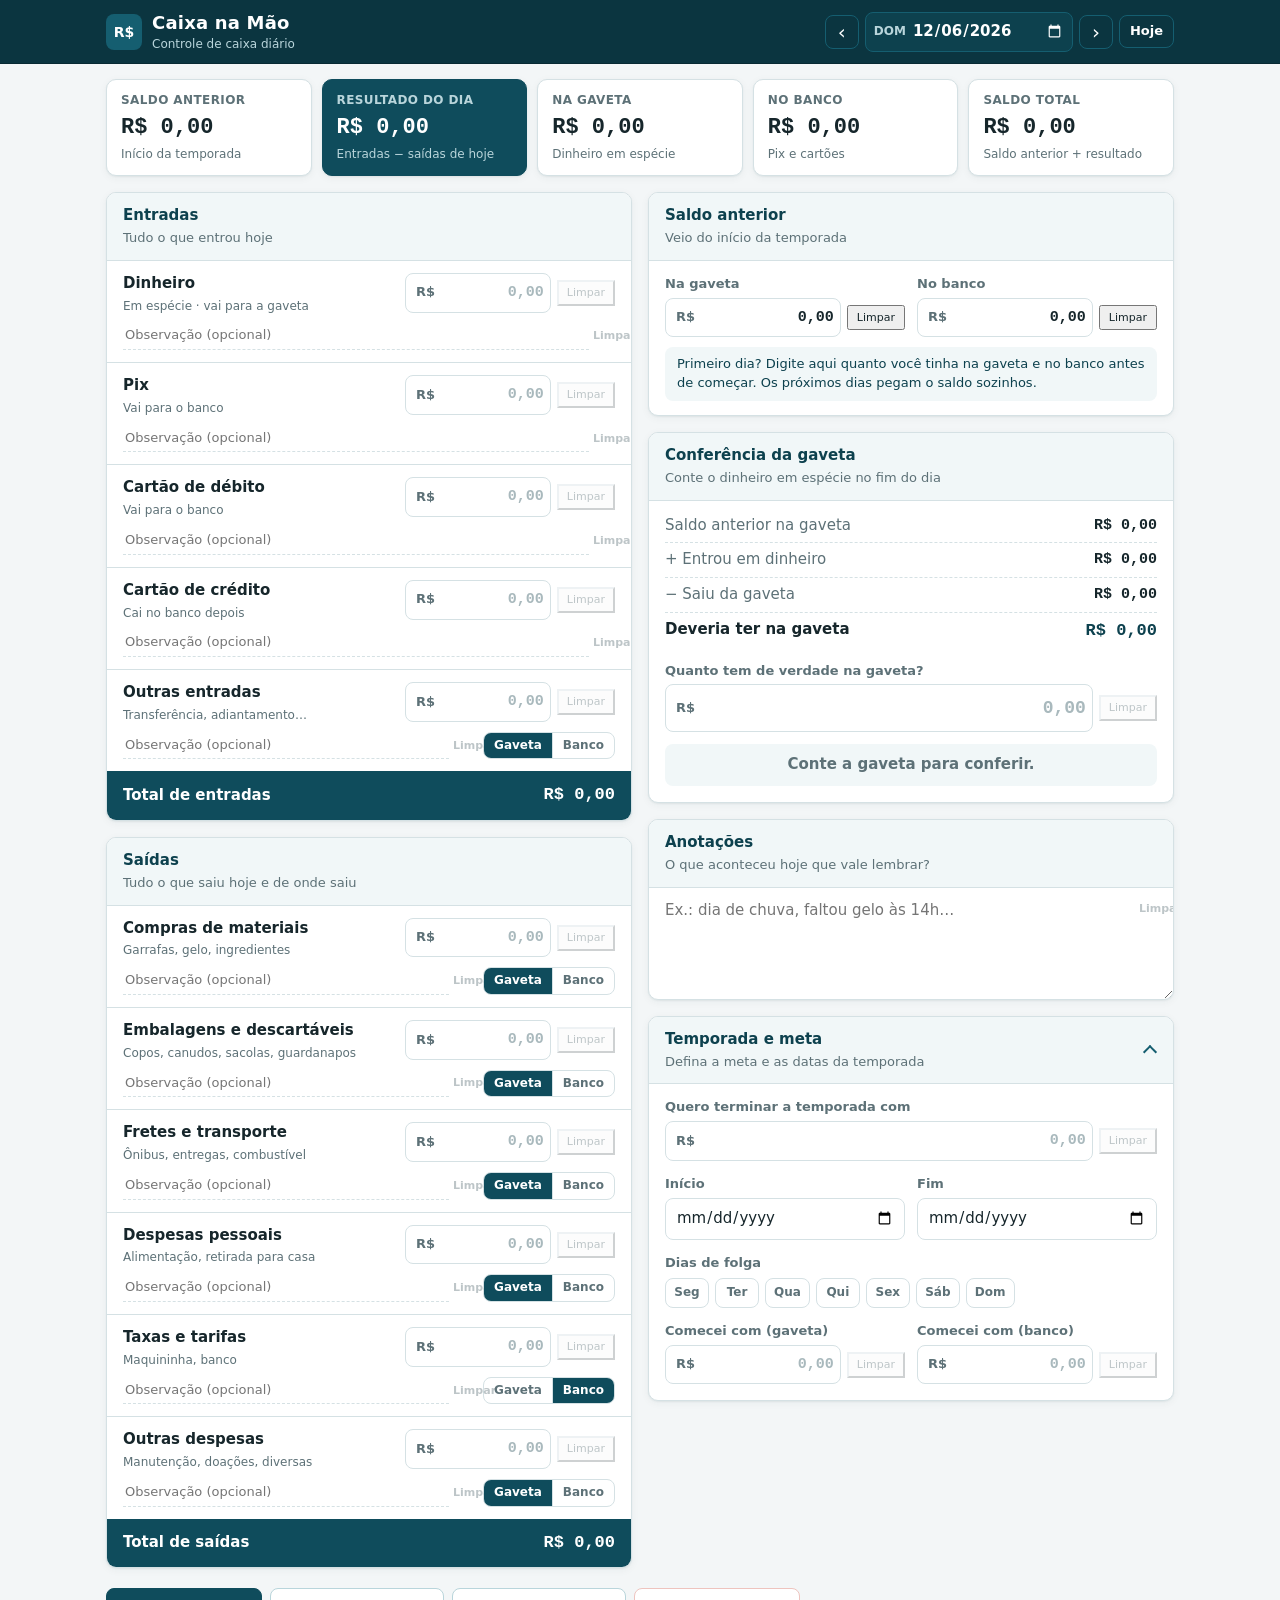
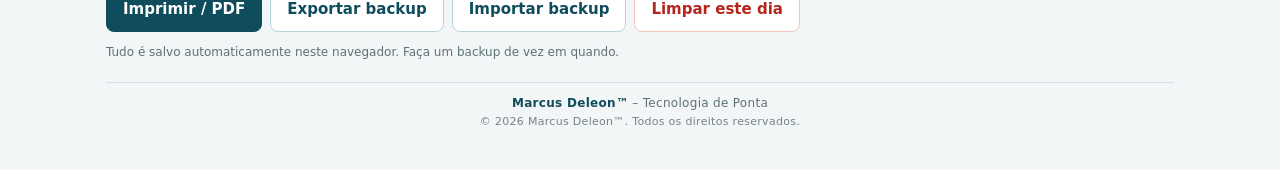
==== index.html @ 8079dc39 "Aviso de direitos autorais (todos os direitos reservados) - LICENSE proprietária: © 2026 Marcus Dele" ====
<!DOCTYPE html>
<!-- Caixa na Mão © 2026 Marcus Deleon™ – Tecnologia de Ponta. Todos os direitos reservados.
     Proibida a cópia, modificação ou distribuição sem autorização. Veja LICENSE. -->
<html lang="pt-BR">
<head>
  <meta charset="UTF-8" />
  <meta name="viewport" content="width=device-width, initial-scale=1" />
  <meta name="theme-color" content="#0b3540" />
  <meta name="author" content="Marcus Deleon™" />
  <meta name="copyright" content="© 2026 Marcus Deleon™. Todos os direitos reservados." />
  <meta name="description" content="Controle de caixa diário: entradas, saídas, conferência da gaveta e meta da temporada." />
  <title>Caixa na Mão</title>
  <link rel="manifest" href="manifest.webmanifest" />
  <link rel="icon" type="image/png" sizes="32x32" href="icones/favicon-32.png" />
  <link rel="apple-touch-icon" href="icones/apple-touch-icon.png" />
  <meta name="apple-mobile-web-app-capable" content="yes" />
  <meta name="mobile-web-app-capable" content="yes" />
  <meta name="apple-mobile-web-app-title" content="Caixa na Mão" />
  <meta name="apple-mobile-web-app-status-bar-style" content="default" />
  <link rel="stylesheet" href="css/estilo.css" />
</head>
<body>
  <header class="topo">
    <div class="topo-conteudo">
      <div class="marca">
        <span class="marca-simbolo" aria-hidden="true">R$</span>
        <div>
          <h1>Caixa na Mão</h1>
          <p>Controle de caixa diário</p>
        </div>
      </div>

      <nav class="navegacao-data" aria-label="Escolher o dia">
        <button type="button" class="botao-icone" id="diaAnterior" aria-label="Dia anterior">‹</button>
        <label class="seletor-data">
          <span class="dia-semana" id="diaSemana"></span>
          <input type="date" id="data" aria-label="Data" />
        </label>
        <button type="button" class="botao-icone" id="diaSeguinte" aria-label="Dia seguinte">›</button>
        <button type="button" class="botao-texto" id="irParaHoje">Hoje</button>
      </nav>
    </div>
  </header>

  <main class="pagina">
    <p class="aviso-armazenamento" id="avisoArmazenamento" role="alert" hidden>
      Não foi possível salvar neste navegador (aba anônima ou sem espaço). Exporte um backup antes de fechar.
    </p>

    <!-- Resumo do dia -->
    <section class="resumo" aria-label="Resumo do dia">
      <div class="indicador">
        <span class="indicador-rotulo">Saldo anterior</span>
        <strong class="indicador-valor" id="resAnterior">R$ 0,00</strong>
        <span class="indicador-nota" id="resAnteriorNota">Gaveta + banco</span>
      </div>
      <div class="indicador destaque">
        <span class="indicador-rotulo">Resultado do dia</span>
        <strong class="indicador-valor" id="resResultado">R$ 0,00</strong>
        <span class="indicador-nota">Entradas − saídas de hoje</span>
      </div>
      <div class="indicador">
        <span class="indicador-rotulo">Na gaveta</span>
        <strong class="indicador-valor" id="resGaveta">R$ 0,00</strong>
        <span class="indicador-nota">Dinheiro em espécie</span>
      </div>
      <div class="indicador">
        <span class="indicador-rotulo">No banco</span>
        <strong class="indicador-valor" id="resBanco">R$ 0,00</strong>
        <span class="indicador-nota">Pix e cartões</span>
      </div>
      <div class="indicador total">
        <span class="indicador-rotulo">Saldo total</span>
        <strong class="indicador-valor" id="resTotal">R$ 0,00</strong>
        <span class="indicador-nota">Saldo anterior + resultado</span>
      </div>
      <div class="meta-dia" id="metaDia" hidden>
        <div class="meta-cabecalho">
          <span>Meta do dia: <strong id="metaValor"></strong></span>
          <span id="metaPercentual"></span>
        </div>
        <div class="meta-barra" role="progressbar" aria-label="Progresso da meta do dia" aria-valuemin="0" aria-valuemax="100">
          <div class="meta-preenchida" id="metaBarra"></div>
        </div>
      </div>
    </section>

    <div class="colunas">
      <div class="coluna">
        <!-- Entradas -->
        <section class="cartao" aria-labelledby="tituloEntradas">
          <header class="cartao-cabecalho">
            <h2 id="tituloEntradas">Entradas</h2>
            <p>Tudo o que entrou hoje</p>
          </header>
          <div class="linhas" id="linhasEntradas"></div>
          <footer class="cartao-total">
            <span>Total de entradas</span>
            <strong id="totalEntradas">R$ 0,00</strong>
          </footer>
        </section>

        <!-- Saídas -->
        <section class="cartao" aria-labelledby="tituloSaidas">
          <header class="cartao-cabecalho">
            <h2 id="tituloSaidas">Saídas</h2>
            <p>Tudo o que saiu hoje e de onde saiu</p>
          </header>
          <div class="linhas" id="linhasSaidas"></div>
          <footer class="cartao-total">
            <span>Total de saídas</span>
            <strong id="totalSaidas">R$ 0,00</strong>
          </footer>
        </section>
      </div>

      <div class="coluna">
        <!-- Saldo anterior -->
        <section class="cartao" aria-labelledby="tituloAnterior">
          <header class="cartao-cabecalho">
            <h2 id="tituloAnterior">Saldo anterior</h2>
            <p id="origemAnterior">Dinheiro que ficou do dia anterior</p>
          </header>
          <div class="campo-duplo saldo-anterior">
            <div class="campo">
              <label for="anteriorGaveta">Na gaveta</label>
              <div class="valor-com-limpar">
                <div class="campo-valor">
                  <span>R$</span>
                  <input id="anteriorGaveta" data-campo="anterior.gaveta" inputmode="numeric" autocomplete="off" placeholder="0,00" />
                </div>
                <button type="button" class="limpar-campo" aria-label="Limpar saldo anterior na gaveta">Limpar</button>
              </div>
              <p class="erro-campo" hidden></p>
            </div>
            <div class="campo">
              <label for="anteriorBanco">No banco</label>
              <div class="valor-com-limpar">
                <div class="campo-valor">
                  <span>R$</span>
                  <input id="anteriorBanco" data-campo="anterior.banco" inputmode="numeric" autocomplete="off" placeholder="0,00" />
                </div>
                <button type="button" class="limpar-campo" aria-label="Limpar saldo anterior no banco">Limpar</button>
              </div>
              <p class="erro-campo" hidden></p>
            </div>
          </div>
          <p class="dica-anterior" id="dicaPrimeiroDia" hidden>
            Primeiro dia? Digite aqui quanto você tinha na gaveta e no banco antes de começar.
            Os próximos dias pegam o saldo sozinhos.
          </p>
          <div class="anterior-manual" id="avisoAnteriorManual" hidden>
            <span>Saldo anterior ajustado à mão.</span>
            <button type="button" class="botao-texto" id="usarAnteriorAutomatico">Voltar ao automático</button>
          </div>
        </section>

        <!-- Conferência da gaveta -->
        <section class="cartao" aria-labelledby="tituloConferencia">
          <header class="cartao-cabecalho">
            <h2 id="tituloConferencia">Conferência da gaveta</h2>
            <p>Conte o dinheiro em espécie no fim do dia</p>
          </header>

          <dl class="extrato">
            <div>
              <dt>Saldo anterior na gaveta</dt>
              <dd id="confAnterior">R$ 0,00</dd>
            </div>
            <div>
              <dt>+ Entrou em dinheiro</dt>
              <dd id="confEntrou">R$ 0,00</dd>
            </div>
            <div>
              <dt>− Saiu da gaveta</dt>
              <dd id="confSaiu">R$ 0,00</dd>
            </div>
            <div class="extrato-total">
              <dt>Deveria ter na gaveta</dt>
              <dd id="confEsperado">R$ 0,00</dd>
            </div>
          </dl>

          <div class="campo">
            <label for="contado">Quanto tem de verdade na gaveta?</label>
            <div class="valor-com-limpar">
              <div class="campo-valor grande">
                <span>R$</span>
                <input id="contado" data-campo="contado" inputmode="numeric" autocomplete="off" placeholder="0,00" />
              </div>
              <button type="button" class="limpar-campo" aria-label="Limpar valor">Limpar</button>
            </div>
            <p class="erro-campo" hidden></p>
          </div>

          <div class="conferencia" id="conferencia" data-estado="nao-conferido">Conte a gaveta para conferir.</div>
        </section>

        <!-- Anotações -->
        <section class="cartao" id="cartaoAnotacoes" aria-labelledby="tituloAnotacoes">
          <header class="cartao-cabecalho">
            <h2 id="tituloAnotacoes">Anotações</h2>
            <p>O que aconteceu hoje que vale lembrar?</p>
          </header>
          <div class="anotacoes">
            <textarea id="anotacoes" rows="4" maxlength="2000" placeholder="Ex.: dia de chuva, faltou gelo às 14h…"></textarea>
            <button type="button" class="limpar-texto" data-limpa="anotacoes" aria-label="Limpar anotações">Limpar</button>
          </div>
        </section>

        <!-- Temporada -->
        <section class="cartao" id="cartaoTemporada" aria-labelledby="tituloTemporada">
          <details id="painelTemporada">
            <summary class="cartao-cabecalho">
              <h2 id="tituloTemporada">Temporada e meta</h2>
              <p id="resumoTemporada">Defina a meta e as datas da temporada</p>
            </summary>
            <div class="temporada">
              <div class="campo">
                <label for="metaTemporada">Quero terminar a temporada com</label>
                <div class="valor-com-limpar">
                  <div class="campo-valor">
                    <span>R$</span>
                    <input id="metaTemporada" data-campo="temporada.meta" inputmode="numeric" autocomplete="off" placeholder="0,00" />
                  </div>
                  <button type="button" class="limpar-campo" aria-label="Limpar valor">Limpar</button>
                </div>
                <p class="erro-campo" hidden></p>
              </div>
              <div class="campo-duplo">
                <div class="campo">
                  <label for="inicioTemporada">Início</label>
                  <input type="date" id="inicioTemporada" class="entrada-data" />
                </div>
                <div class="campo">
                  <label for="fimTemporada">Fim</label>
                  <input type="date" id="fimTemporada" class="entrada-data" />
                </div>
              </div>
              <fieldset class="folgas">
                <legend>Dias de folga</legend>
                <div id="listaFolgas"></div>
              </fieldset>
              <div class="campo-duplo">
                <div class="campo">
                  <label for="inicialGaveta">Comecei com (gaveta)</label>
                  <div class="valor-com-limpar">
                    <div class="campo-valor">
                      <span>R$</span>
                      <input id="inicialGaveta" data-campo="temporada.saldoInicial.gaveta" inputmode="numeric" autocomplete="off" placeholder="0,00" />
                    </div>
                    <button type="button" class="limpar-campo" aria-label="Limpar valor">Limpar</button>
                  </div>
                  <p class="erro-campo" hidden></p>
                </div>
                <div class="campo">
                  <label for="inicialBanco">Comecei com (banco)</label>
                  <div class="valor-com-limpar">
                    <div class="campo-valor">
                      <span>R$</span>
                      <input id="inicialBanco" data-campo="temporada.saldoInicial.banco" inputmode="numeric" autocomplete="off" placeholder="0,00" />
                    </div>
                    <button type="button" class="limpar-campo" aria-label="Limpar valor">Limpar</button>
                  </div>
                  <p class="erro-campo" hidden></p>
                </div>
              </div>
              <p class="calculo-meta" id="calculoMeta"></p>
            </div>
          </details>
        </section>
      </div>
    </div>

    <!-- Ações -->
    <section class="acoes" aria-label="Ações">
      <button type="button" class="botao primario" id="imprimir">Imprimir / PDF</button>
      <button type="button" class="botao" id="exportar">Exportar backup</button>
      <button type="button" class="botao" id="importar">Importar backup</button>
      <input type="file" id="arquivoBackup" accept=".json,application/json" hidden />
      <button type="button" class="botao perigo" id="limparDia">Limpar este dia</button>
    </section>
    <p class="rodape">
      <span id="estadoSalvo">Tudo é salvo automaticamente neste navegador.</span>
      Faça um backup de vez em quando.
    </p>
    <footer class="assinatura">
      <strong>Marcus Deleon™</strong> – Tecnologia de Ponta
      <small>© 2026 Marcus Deleon™. Todos os direitos reservados.</small>
    </footer>
  </main>

  <script src="js/dinheiro.js"></script>
  <script src="js/calculos.js"></script>
  <script src="js/armazenamento.js"></script>
  <script src="js/app.js"></script>
</body>
</html>
---- css/estilo.css ----
/*! Caixa na Mão © 2026 Marcus Deleon™ – Tecnologia de Ponta. Todos os direitos reservados.
 *  Proibida a cópia, modificação ou distribuição sem autorização. Veja LICENSE. */

/* Caixa na Mão — estilo (azul petróleo, celular primeiro) */

:root {
  --petroleo-950: #082a33;
  --petroleo-900: #0b3540;
  --petroleo-800: #0d414e;
  --petroleo-700: #0f4c5c;
  --petroleo-600: #155e70;
  --petroleo-500: #1b6f80;
  --petroleo-200: #b9d5db;
  --petroleo-100: #e3eff1;
  --petroleo-50: #f1f7f8;

  --fundo: #f3f6f7;
  --superficie: #ffffff;
  --texto: #16262b;
  --texto-suave: #5d7177;
  --borda: #d5e1e4;

  --positivo: #1f7a4d;
  --positivo-fundo: #e3f4ea;
  --negativo: #b3261e;
  --negativo-fundo: #fbe9e7;
  --atencao: #8a5300;
  --atencao-fundo: #fdf1dc;

  --raio: 10px;
  --sombra: 0 1px 2px rgba(11, 53, 64, .06), 0 2px 8px rgba(11, 53, 64, .05);
  --fonte: system-ui, -apple-system, "Segoe UI", Roboto, "Helvetica Neue", Arial, sans-serif;
  --fonte-numeros: ui-monospace, "SF Mono", "Cascadia Mono", "Segoe UI Mono", Consolas, monospace;
}

* { box-sizing: border-box; }

html { -webkit-text-size-adjust: 100%; }

body {
  margin: 0;
  background: var(--fundo);
  color: var(--texto);
  font: 15px/1.45 var(--fonte);
}

button, input, textarea { font: inherit; color: inherit; }
button { cursor: pointer; }
[hidden] { display: none !important; }

:focus-visible {
  outline: 2px solid var(--petroleo-500);
  outline-offset: 2px;
}

/* ---------------------------------------------------------------- Topo */

.topo {
  background: var(--petroleo-900);
  color: #fff;
  position: sticky;
  top: 0;
  z-index: 10;
  box-shadow: 0 1px 0 var(--petroleo-950);
}

.topo-conteudo {
  max-width: 1100px;
  margin: 0 auto;
  padding: 10px 16px;
  display: flex;
  flex-wrap: wrap;
  align-items: center;
  justify-content: space-between;
  gap: 10px;
}

.marca { display: flex; align-items: center; gap: 10px; }
.marca h1 { margin: 0; font-size: 18px; font-weight: 700; letter-spacing: .2px; }
.marca p { margin: 0; font-size: 12px; color: var(--petroleo-200); }
.marca-simbolo {
  width: 36px;
  height: 36px;
  border-radius: 8px;
  background: var(--petroleo-600);
  display: grid;
  place-items: center;
  font-weight: 800;
  font-size: 14px;
}

.navegacao-data { display: flex; align-items: center; gap: 6px; }

.seletor-data {
  display: flex;
  align-items: center;
  gap: 6px;
  background: var(--petroleo-800);
  border: 1px solid var(--petroleo-600);
  border-radius: 8px;
  padding: 3px 8px;
}
.seletor-data input {
  background: transparent;
  border: none;
  color: #fff;
  color-scheme: dark;
  font-weight: 600;
  padding: 4px 0;
}
.dia-semana {
  font-size: 12px;
  font-weight: 700;
  text-transform: uppercase;
  color: var(--petroleo-200);
}

.botao-icone {
  width: 34px;
  height: 34px;
  border-radius: 8px;
  border: 1px solid var(--petroleo-600);
  background: transparent;
  color: #fff;
  font-size: 20px;
  line-height: 1;
}
.botao-icone:hover { background: var(--petroleo-800); }

.topo .botao-texto { color: #fff; border-color: var(--petroleo-600); }
.topo .botao-texto:hover { background: var(--petroleo-800); }

/* ---------------------------------------------------------------- Página */

.pagina {
  max-width: 1100px;
  margin: 0 auto;
  padding: 16px;
}

.aviso-armazenamento {
  margin: 0 0 16px;
  padding: 10px 14px;
  border-radius: var(--raio);
  background: var(--atencao-fundo);
  color: var(--atencao);
  font-weight: 600;
}

/* ---------------------------------------------------------------- Resumo */

.resumo {
  display: grid;
  grid-template-columns: repeat(2, 1fr);
  gap: 10px;
  margin-bottom: 16px;
}

.indicador {
  background: var(--superficie);
  border: 1px solid var(--borda);
  border-radius: var(--raio);
  padding: 12px 14px;
  display: flex;
  flex-direction: column;
  gap: 2px;
  box-shadow: var(--sombra);
  min-width: 0;
}
.indicador.destaque {
  background: var(--petroleo-700);
  border-color: var(--petroleo-700);
  color: #fff;
}
.indicador-rotulo {
  font-size: 12px;
  font-weight: 700;
  text-transform: uppercase;
  letter-spacing: .4px;
  color: var(--texto-suave);
}
.indicador-valor {
  font-family: var(--fonte-numeros);
  font-size: 20px;
  font-weight: 700;
  white-space: nowrap;
  overflow: hidden;
  text-overflow: ellipsis;
}
.indicador-nota { font-size: 12px; color: var(--texto-suave); }
.destaque .indicador-rotulo,
.destaque .indicador-nota { color: var(--petroleo-200); }
.indicador-valor.negativo { color: var(--negativo); }
.destaque .indicador-valor.negativo { color: #ffb4ab; }

.meta-dia {
  grid-column: 1 / -1;
  background: var(--superficie);
  border: 1px solid var(--borda);
  border-radius: var(--raio);
  padding: 10px 14px 12px;
  box-shadow: var(--sombra);
}
.meta-cabecalho {
  display: flex;
  justify-content: space-between;
  font-size: 13px;
  color: var(--texto-suave);
  margin-bottom: 6px;
}
.meta-cabecalho strong { color: var(--texto); font-family: var(--fonte-numeros); }
.meta-barra {
  height: 8px;
  border-radius: 99px;
  background: var(--petroleo-100);
  overflow: hidden;
}
.meta-preenchida {
  height: 100%;
  width: 0;
  background: var(--petroleo-500);
  border-radius: 99px;
  transition: width .2s ease;
}
.meta-dia.alcancada .meta-preenchida { background: var(--positivo); }

/* ---------------------------------------------------------------- Cartões */

.colunas { display: grid; gap: 16px; }
.coluna { display: grid; gap: 16px; align-content: start; min-width: 0; }

.cartao {
  background: var(--superficie);
  border: 1px solid var(--borda);
  border-radius: var(--raio);
  box-shadow: var(--sombra);
  overflow: hidden;
}

.cartao-cabecalho {
  padding: 12px 16px;
  border-bottom: 1px solid var(--borda);
  background: var(--petroleo-50);
}
.cartao-cabecalho h2 { margin: 0; font-size: 15px; color: var(--petroleo-800); }
.cartao-cabecalho p { margin: 2px 0 0; font-size: 13px; color: var(--texto-suave); }

details > summary.cartao-cabecalho {
  list-style: none;
  cursor: pointer;
  position: relative;
  padding-right: 40px;
}
details > summary.cartao-cabecalho::-webkit-details-marker { display: none; }
details > summary.cartao-cabecalho::after {
  content: "";
  position: absolute;
  right: 18px;
  top: 50%;
  width: 8px;
  height: 8px;
  border-right: 2px solid var(--petroleo-600);
  border-bottom: 2px solid var(--petroleo-600);
  transform: translateY(-70%) rotate(45deg);
  transition: transform .15s;
}
details[open] > summary.cartao-cabecalho::after { transform: translateY(-30%) rotate(-135deg); }
details:not([open]) > summary.cartao-cabecalho { border-bottom: none; }

.cartao-total {
  display: flex;
  justify-content: space-between;
  align-items: center;
  padding: 12px 16px;
  background: var(--petroleo-700);
  color: #fff;
  font-weight: 600;
}
.cartao-total strong { font-family: var(--fonte-numeros); font-size: 17px; }

/* ---------------------------------------------------------------- Linhas de entrada/saída */

.linha {
  display: grid;
  grid-template-columns: 1fr auto;
  gap: 6px 12px;
  padding: 12px 16px;
  border-bottom: 1px solid var(--borda);
}
.linha:last-child { border-bottom: none; }

.linha-rotulo { min-width: 0; }
.linha-rotulo label { font-weight: 650; display: block; }
.linha-rotulo small { color: var(--texto-suave); font-size: 12px; }

.linha .valor-com-limpar { align-self: start; width: 210px; }
.linha .erro-campo { grid-column: 1 / -1; }

.linha-extra {
  grid-column: 1 / -1;
  display: flex;
  flex-wrap: wrap;
  align-items: center;
  gap: 8px;
}
.descricao {
  flex: 1 1 160px;
  min-width: 0;
  border: none;
  border-bottom: 1px dashed var(--borda);
  background: transparent;
  padding: 4px 2px;
  font-size: 13px;
}
.descricao:focus { outline: none; border-bottom-color: var(--petroleo-500); }

/* Seletor Gaveta | Banco */
.alternador {
  display: inline-flex;
  border: 1px solid var(--borda);
  border-radius: 8px;
  overflow: hidden;
  font-size: 12px;
  flex: none;
}
.alternador label { position: relative; }
.alternador input {
  position: absolute;
  opacity: 0;
  pointer-events: none;
}
.alternador span {
  display: block;
  padding: 4px 10px;
  color: var(--texto-suave);
  font-weight: 600;
  cursor: pointer;
}
.alternador label + label span { border-left: 1px solid var(--borda); }
.alternador input:checked + span { background: var(--petroleo-700); color: #fff; }
.alternador input:focus-visible + span { outline: 2px solid var(--petroleo-500); outline-offset: -2px; }

/* ---------------------------------------------------------------- Campos */

.campo { display: grid; gap: 4px; }
.campo label { font-size: 13px; font-weight: 600; color: var(--texto-suave); }

.campo-valor {
  display: flex;
  align-items: center;
  gap: 4px;
  border: 1px solid var(--borda);
  border-radius: 8px;
  background: var(--superficie);
  padding: 0 4px 0 10px;
  min-width: 0;
  transition: border-color .15s, box-shadow .15s;
}
.campo-valor:focus-within {
  border-color: var(--petroleo-500);
  box-shadow: 0 0 0 3px var(--petroleo-100);
}
.campo-valor > span { color: var(--texto-suave); font-size: 13px; font-weight: 600; }
.campo-valor input {
  width: 110px;
  min-width: 0;
  flex: 1;
  border: none;
  background: transparent;
  text-align: right;
  font-family: var(--fonte-numeros);
  font-weight: 600;
  padding: 8px 2px;
}
.campo-valor input:focus { outline: none; }
.campo-valor input::placeholder { color: #a9b9bd; }
.campo-valor.grande input { font-size: 18px; padding: 10px 2px; }

.campo-valor.invalido {
  border-color: var(--negativo);
  background: var(--negativo-fundo);
}
.campo-valor.invalido:focus-within { box-shadow: 0 0 0 3px #f6cfca; }

.valor-com-limpar {
  display: flex;
  align-items: center;
  gap: 6px;
  min-width: 0;
}
.valor-com-limpar .campo-valor { flex: 1; }

.limpar-campo, .limpar-texto { padding: 3px 8px; font-size: 11px; }
.limpar-campo:hover:not(:disabled), .limpar-texto:hover:not(:disabled) { background: var(--negativo-fundo); }
.limpar-campo:disabled, .limpar-texto:disabled { opacity: .4; cursor: default; border-color: var(--borda); color: var(--texto-suave); }

/* Observações e anotações com ✕ */
.texto-com-limpar {
  flex: 1 1 160px;
  min-width: 0;
  display: flex;
  align-items: center;
  gap: 4px;
}
.texto-com-limpar .descricao { flex: 1; }
.limpar-texto {
  flex: none;
  width: 22px;
  height: 22px;
  padding: 0;
  border: none;
  border-radius: 50%;
  background: transparent;
  color: var(--texto-suave);
  font-size: 11px;
  font-weight: 800;
  line-height: 22px;
}
.anotacoes { position: relative; }
.anotacoes textarea { padding-right: 84px; }
.anotacoes .limpar-texto { position: absolute; top: 10px; right: 12px; }

/* Saldo anterior */
.saldo-anterior { padding: 14px 16px 16px; }
.anterior-manual {
  display: flex;
  flex-wrap: wrap;
  align-items: center;
  justify-content: space-between;
  gap: 8px;
  margin: 0 16px 16px;
  padding: 8px 12px;
  border-radius: 8px;
  background: var(--atencao-fundo);
  color: var(--atencao);
  font-size: 13px;
  font-weight: 600;
}

.erro-campo {
  margin: 0;
  font-size: 12px;
  font-weight: 600;
  color: var(--negativo);
}

.campo-duplo { display: grid; grid-template-columns: 1fr 1fr; gap: 12px; }

.entrada-data {
  border: 1px solid var(--borda);
  border-radius: 8px;
  padding: 8px 10px;
  background: var(--superficie);
  min-width: 0;
  width: 100%;
}

textarea {
  display: block;
  width: 100%;
  border: none;
  padding: 12px 16px;
  resize: vertical;
  min-height: 96px;
  background: transparent;
}
textarea:focus { outline: none; background: var(--petroleo-50); }

/* ---------------------------------------------------------------- Conferência */

.extrato { margin: 0; padding: 8px 16px; }
.extrato > div {
  display: flex;
  justify-content: space-between;
  gap: 12px;
  padding: 6px 0;
  border-bottom: 1px dashed var(--borda);
}
.extrato dt { color: var(--texto-suave); }
.extrato dt small { display: block; font-size: 11px; }
.extrato dd { margin: 0; font-family: var(--fonte-numeros); font-weight: 600; white-space: nowrap; }
.extrato .extrato-total { border-bottom: none; }
.extrato .extrato-total dt { color: var(--texto); font-weight: 700; }
.extrato .extrato-total dd { font-size: 17px; color: var(--petroleo-800); }

.cartao > .campo { padding: 4px 16px 0; }

.dica-anterior {
  margin: -6px 16px 14px;
  padding: 8px 12px;
  border-radius: 8px;
  background: var(--petroleo-50);
  color: var(--petroleo-800);
  font-size: 13px;
}

.conferencia {
  margin: 12px 16px 16px;
  padding: 10px 12px;
  border-radius: 8px;
  font-weight: 700;
  text-align: center;
  background: var(--petroleo-50);
  color: var(--texto-suave);
}
.conferencia[data-estado="bateu"] { background: var(--positivo-fundo); color: var(--positivo); }
.conferencia[data-estado="sobrou"] { background: var(--atencao-fundo); color: var(--atencao); }
.conferencia[data-estado="faltou"] { background: var(--negativo-fundo); color: var(--negativo); }

.ajuste-anterior {
  border-top: 1px solid var(--borda);
  padding: 10px 16px 14px;
}
.ajuste-anterior summary {
  cursor: pointer;
  font-size: 13px;
  font-weight: 600;
  color: var(--petroleo-600);
}
.ajuste-anterior .campo-duplo { margin: 8px 0 10px; }

.dica { margin: 6px 0 0; font-size: 12px; color: var(--texto-suave); }

/* ---------------------------------------------------------------- Temporada */

.temporada { display: grid; gap: 14px; padding: 14px 16px 16px; }

.folgas { border: none; margin: 0; padding: 0; }
.folgas legend { font-size: 13px; font-weight: 600; color: var(--texto-suave); padding: 0; margin-bottom: 6px; }
#listaFolgas { display: flex; flex-wrap: wrap; gap: 6px; }
.folga { position: relative; }
.folga input { position: absolute; opacity: 0; pointer-events: none; }
.folga span {
  display: block;
  min-width: 44px;
  text-align: center;
  padding: 5px 8px;
  border: 1px solid var(--borda);
  border-radius: 8px;
  font-size: 12px;
  font-weight: 700;
  color: var(--texto-suave);
  cursor: pointer;
}
.folga input:checked + span { background: var(--petroleo-700); border-color: var(--petroleo-700); color: #fff; }
.folga input:focus-visible + span { outline: 2px solid var(--petroleo-500); outline-offset: 2px; }

.calculo-meta {
  margin: 0;
  padding: 10px 12px;
  border-radius: 8px;
  background: var(--petroleo-50);
  font-size: 13px;
  color: var(--petroleo-800);
}
.calculo-meta:empty { display: none; }

/* ---------------------------------------------------------------- Botões */

.botao, .botao-texto {
  border-radius: 8px;
  font-weight: 600;
  white-space: nowrap;
}
.botao {
  padding: 10px 16px;
  border: 1px solid var(--petroleo-200);
  background: var(--superficie);
  color: var(--petroleo-700);
}
.botao:hover { background: var(--petroleo-50); }
.botao.primario { background: var(--petroleo-700); border-color: var(--petroleo-700); color: #fff; }
.botao.primario:hover { background: var(--petroleo-600); }
.botao.perigo { color: var(--negativo); border-color: #eec4bf; }
.botao.perigo:hover { background: var(--negativo-fundo); }

.botao-texto {
  padding: 6px 10px;
  border: 1px solid var(--petroleo-200);
  background: transparent;
  color: var(--petroleo-600);
  font-size: 13px;
}
.botao-texto:hover { background: var(--petroleo-50); }

.acoes {
  display: flex;
  flex-wrap: wrap;
  gap: 8px;
  margin-top: 20px;
}

.rodape {
  margin: 12px 0 0;
  font-size: 12px;
  color: var(--texto-suave);
}

.assinatura {
  margin: 20px 0 24px;
  padding-top: 12px;
  border-top: 1px solid var(--borda);
  text-align: center;
  font-size: 12px;
  letter-spacing: .3px;
  color: var(--texto-suave);
}
.assinatura strong { color: var(--petroleo-700); }
.assinatura small { display: block; margin-top: 2px; font-size: 11px; opacity: .85; }

/* ---------------------------------------------------------------- Telas maiores */

.indicador.total { grid-column: 1 / -1; }

@media (min-width: 640px) {
  .resumo { grid-template-columns: repeat(5, 1fr); }
  .indicador.total { grid-column: auto; }
  .indicador-valor { font-size: 22px; }
}

@media (min-width: 900px) {
  .colunas { grid-template-columns: 1fr 1fr; align-items: start; }
}

@media (max-width: 420px) {
  .marca p { display: none; }
  .navegacao-data { width: 100%; }
  .seletor-data { flex: 1; justify-content: center; }
  .campo-duplo { grid-template-columns: 1fr; }
  .linha { grid-template-columns: 1fr; }
  .linha .valor-com-limpar { width: 100%; }
}

/* ---------------------------------------------------------------- Impressão */

@media print {
  @page { size: A4; margin: 10mm; }

  body { background: #fff; font-size: 10.5px; line-height: 1.3; }
  .topo, .cartao-total, .cartao-cabecalho, .indicador.destaque, .conferencia, .alternador input:checked + span {
    -webkit-print-color-adjust: exact;
    print-color-adjust: exact;
  }

  /* Só o que interessa no papel */
  .botao-icone, #irParaHoje, .acoes, .rodape, .limpar-campo, .limpar-texto,
  .anterior-manual, .dica-anterior, .aviso-armazenamento, .erro-campo,
  #cartaoTemporada, .linha.vazia, .texto-com-limpar.vazio,
  .linha-rotulo small, .alternador input:not(:checked) + span { display: none !important; }
  #cartaoAnotacoes.vazio { display: none; }

  /* Topo */
  .topo { position: static; box-shadow: none; }
  .topo-conteudo { padding: 6px 10px; }
  .marca-simbolo { width: 26px; height: 26px; font-size: 11px; }
  .marca h1 { font-size: 15px; }
  .seletor-data { padding: 0 6px; }
  .seletor-data input::-webkit-calendar-picker-indicator { display: none; }

  /* Resumo: 5 cartões numa linha, valores inteiros */
  .pagina { padding: 6px 0; max-width: none; }
  .resumo { grid-template-columns: repeat(5, 1fr); gap: 6px; margin-bottom: 8px; }
  .indicador { padding: 6px 8px; }
  .indicador.total { grid-column: auto; }
  .indicador-rotulo { font-size: 9px; letter-spacing: 0; }
  .indicador-valor { font-size: 13px; white-space: nowrap; overflow: visible; text-overflow: clip; }
  .indicador-nota { font-size: 9px; }
  .meta-dia { padding: 6px 10px; }
  .meta-cabecalho { margin-bottom: 4px; font-size: 10px; }

  /* Cartões compactos */
  .colunas { grid-template-columns: 1fr 1fr; gap: 8px; }
  .coluna { gap: 8px; }
  .cartao, .indicador, .meta-dia { box-shadow: none; break-inside: avoid; }
  .cartao-cabecalho { padding: 5px 10px; }
  .cartao-cabecalho h2 { font-size: 12px; }
  .cartao-cabecalho p { font-size: 9.5px; }
  .cartao-total { padding: 6px 10px; }
  .cartao-total strong { font-size: 13px; }

  .linha { grid-template-columns: 1fr auto; padding: 4px 10px; gap: 2px 8px; }
  .linha .valor-com-limpar { width: auto; }
  .linha-extra { gap: 4px; }
  .descricao { border-bottom: none; padding: 0; font-size: 9.5px; font-style: italic; }
  .alternador { font-size: 9px; }
  .alternador span { padding: 1px 6px; }

  .campo-valor { border: none; padding: 0; }
  .campo-valor > span { font-size: 10px; }
  .campo-valor input, .campo-valor.grande input { width: 92px; padding: 2px 0; font-size: 11px; }
  .campo-valor.invalido { background: none; }

  .saldo-anterior { padding: 6px 10px; gap: 8px; }
  .extrato { padding: 2px 10px; }
  .extrato > div { padding: 3px 0; }
  .extrato .extrato-total dd { font-size: 13px; }
  .cartao > .campo { padding: 2px 10px 0; }
  .conferencia { margin: 6px 10px 8px; padding: 5px 8px; }

  .anotacoes textarea { min-height: 0; height: auto; padding: 6px 10px; font-size: 10px; resize: none; }
  .campo label { font-size: 10px; }

  .descricao::placeholder, textarea::placeholder, .campo-valor input::placeholder { color: transparent; }

  .assinatura { margin: 10px 0 0; padding-top: 6px; font-size: 9px; }
}
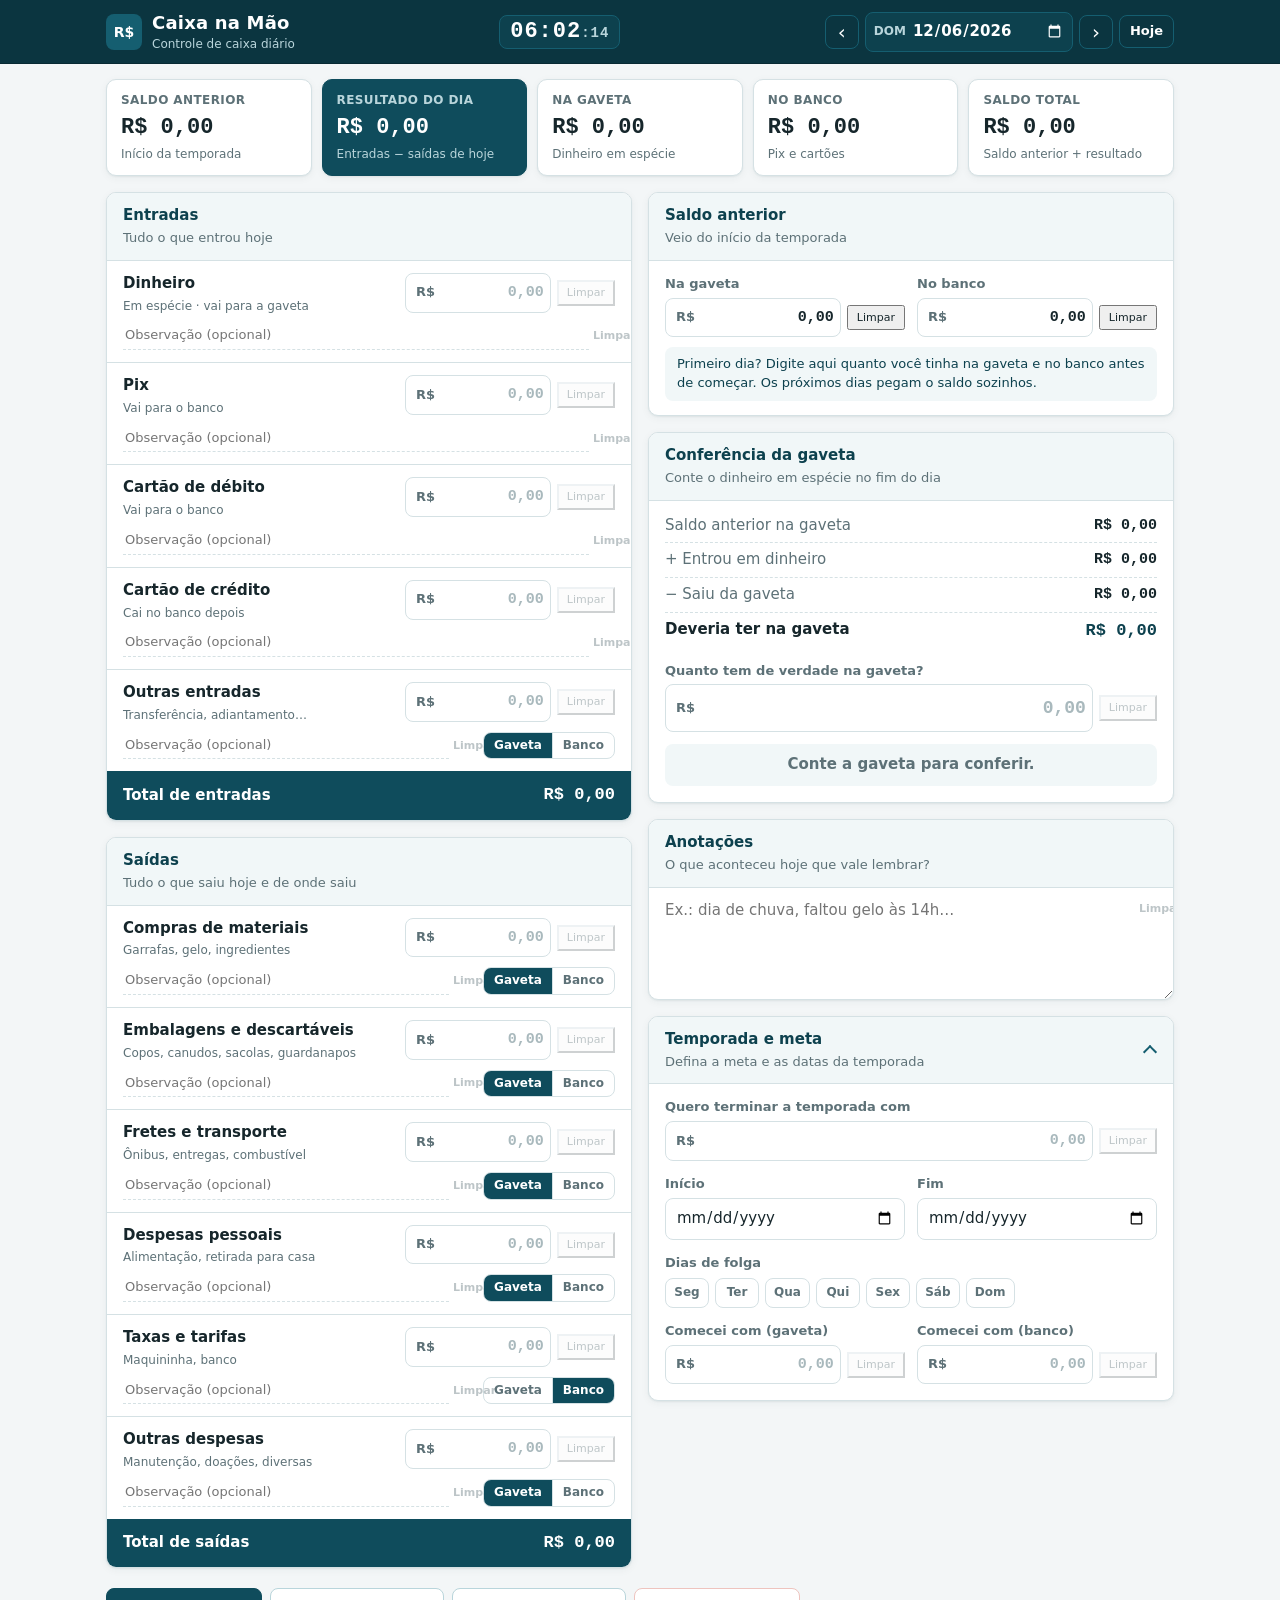
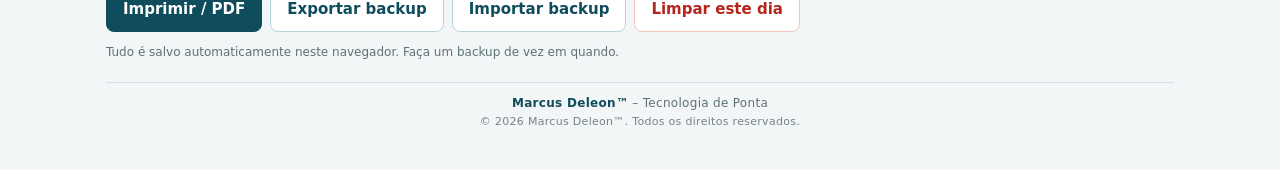
==== commit ca191f04: "Adiciona relógio digital no topo Mostra a hora atual (HH:MM com segundos menores) no topo, entre a m" ====
--- a/index.html
+++ b/index.html
@@ -30,6 +30,8 @@
         </div>
       </div>
 
+      <time class="relogio" id="relogio" aria-label="Hora atual">--:--<span class="relogio-segundos">:--</span></time>
+
       <nav class="navegacao-data" aria-label="Escolher o dia">
         <button type="button" class="botao-icone" id="diaAnterior" aria-label="Dia anterior">‹</button>
         <label class="seletor-data">
--- a/css/estilo.css
+++ b/css/estilo.css
@@ -88,6 +88,21 @@
   font-weight: 800;
   font-size: 14px;
 }
+
+.relogio {
+  font-family: ui-monospace, "SF Mono", "Cascadia Mono", Consolas, monospace;
+  font-variant-numeric: tabular-nums;
+  font-size: 22px;
+  font-weight: 700;
+  letter-spacing: 1px;
+  color: #fff;
+  background: var(--petroleo-800);
+  border: 1px solid var(--petroleo-600);
+  border-radius: 8px;
+  padding: 3px 10px;
+  line-height: 1.2;
+}
+.relogio-segundos { font-size: 14px; color: var(--petroleo-200); }
 
 .navegacao-data { display: flex; align-items: center; gap: 6px; }
 
@@ -624,6 +639,7 @@
 
 @media (max-width: 420px) {
   .marca p { display: none; }
+  .relogio { font-size: 18px; padding: 2px 8px; }
   .navegacao-data { width: 100%; }
   .seletor-data { flex: 1; justify-content: center; }
   .campo-duplo { grid-template-columns: 1fr; }
@@ -643,7 +659,7 @@
   }
 
   /* Só o que interessa no papel */
-  .botao-icone, #irParaHoje, .acoes, .rodape, .limpar-campo, .limpar-texto,
+  .botao-icone, #irParaHoje, .relogio, .acoes, .rodape, .limpar-campo, .limpar-texto,
   .anterior-manual, .dica-anterior, .aviso-armazenamento, .erro-campo,
   #cartaoTemporada, .linha.vazia, .texto-com-limpar.vazio,
   .linha-rotulo small, .alternador input:not(:checked) + span { display: none !important; }
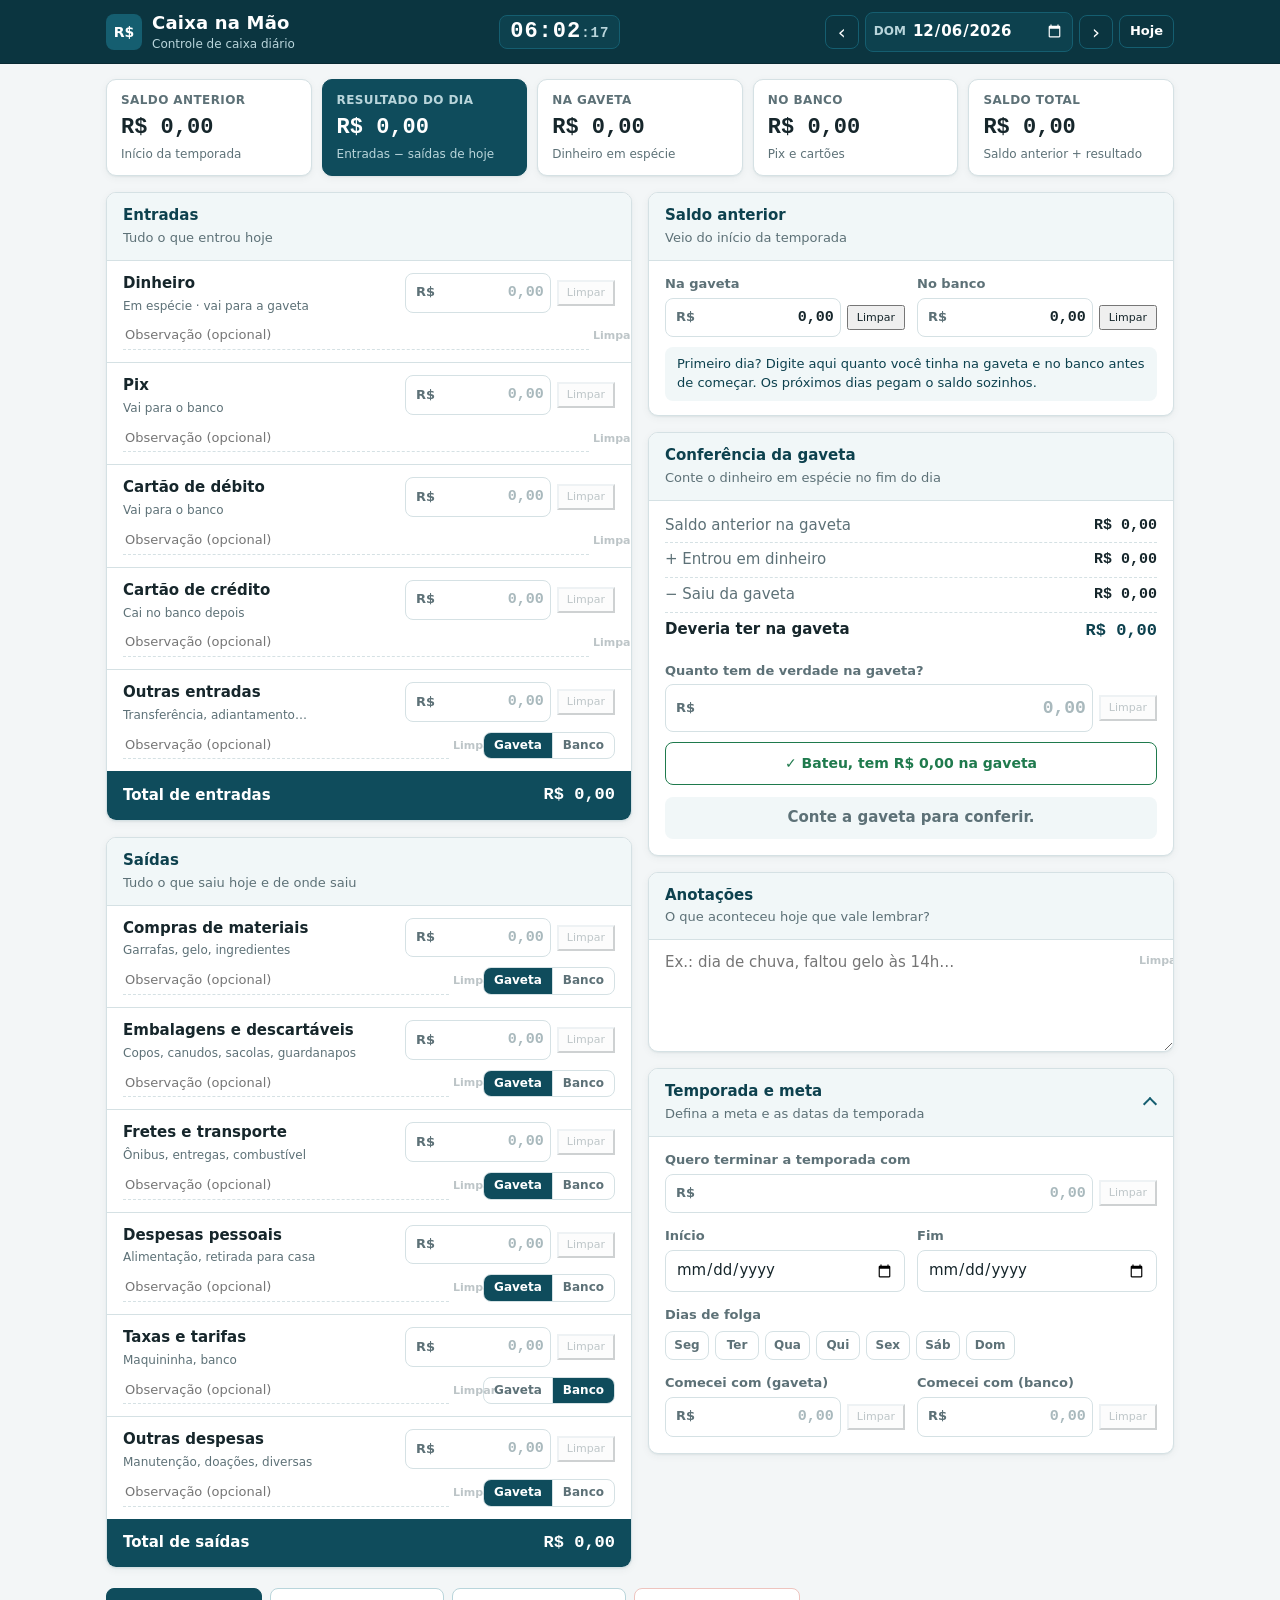
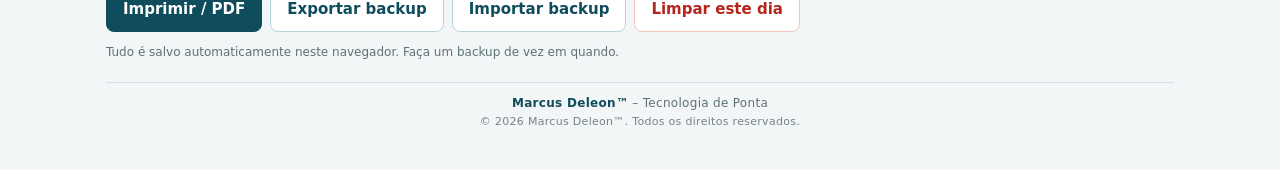
==== commit 8bb261d8: "Botão "Bateu" na conferência da gaveta Quando a contagem confere, um toque preenche "Quanto tem de v" ====
--- a/index.html
+++ b/index.html
@@ -195,6 +195,8 @@
             <p class="erro-campo" hidden></p>
           </div>
 
+          <button type="button" class="botao-bateu" id="caixaBateu">✓ Bateu, conferi a gaveta</button>
+
           <div class="conferencia" id="conferencia" data-estado="nao-conferido">Conte a gaveta para conferir.</div>
         </section>
 
--- a/css/estilo.css
+++ b/css/estilo.css
@@ -509,6 +509,21 @@
   font-size: 13px;
 }
 
+.botao-bateu {
+  display: block;
+  width: calc(100% - 32px);
+  margin: 10px 16px 0;
+  padding: 10px 12px;
+  border-radius: 8px;
+  border: 1px solid var(--positivo);
+  background: var(--superficie);
+  color: var(--positivo);
+  font-weight: 700;
+  font-size: 14px;
+}
+.botao-bateu:hover { background: var(--positivo-fundo); }
+.botao-bateu[hidden] { display: none; }
+
 .conferencia {
   margin: 12px 16px 16px;
   padding: 10px 12px;
@@ -637,9 +652,36 @@
   .colunas { grid-template-columns: 1fr 1fr; align-items: start; }
 }
 
+/* Celular: relógio embaixo do nome, no lugar do subtítulo */
+@media (max-width: 640px) {
+  .topo-conteudo {
+    display: grid;
+    grid-template-columns: auto 1fr;
+    grid-template-areas:
+      "simbolo titulo"
+      "simbolo relogio"
+      "datas   datas";
+    column-gap: 10px;
+    row-gap: 0;
+  }
+  .marca { display: contents; }
+  .marca-simbolo { grid-area: simbolo; align-self: center; }
+  .marca > div { grid-area: titulo; align-self: end; }
+  .marca p { display: none; }
+  .relogio {
+    grid-area: relogio;
+    justify-self: start;
+    align-self: start;
+    font-size: 16px;
+    padding: 0;
+    background: none;
+    border: none;
+  }
+  .relogio-segundos { font-size: 12px; }
+  .navegacao-data { grid-area: datas; margin-top: 8px; }
+}
+
 @media (max-width: 420px) {
-  .marca p { display: none; }
-  .relogio { font-size: 18px; padding: 2px 8px; }
   .navegacao-data { width: 100%; }
   .seletor-data { flex: 1; justify-content: center; }
   .campo-duplo { grid-template-columns: 1fr; }
@@ -659,7 +701,7 @@
   }
 
   /* Só o que interessa no papel */
-  .botao-icone, #irParaHoje, .relogio, .acoes, .rodape, .limpar-campo, .limpar-texto,
+  .botao-icone, #irParaHoje, .relogio, .botao-bateu, .acoes, .rodape, .limpar-campo, .limpar-texto,
   .anterior-manual, .dica-anterior, .aviso-armazenamento, .erro-campo,
   #cartaoTemporada, .linha.vazia, .texto-com-limpar.vazio,
   .linha-rotulo small, .alternador input:not(:checked) + span { display: none !important; }
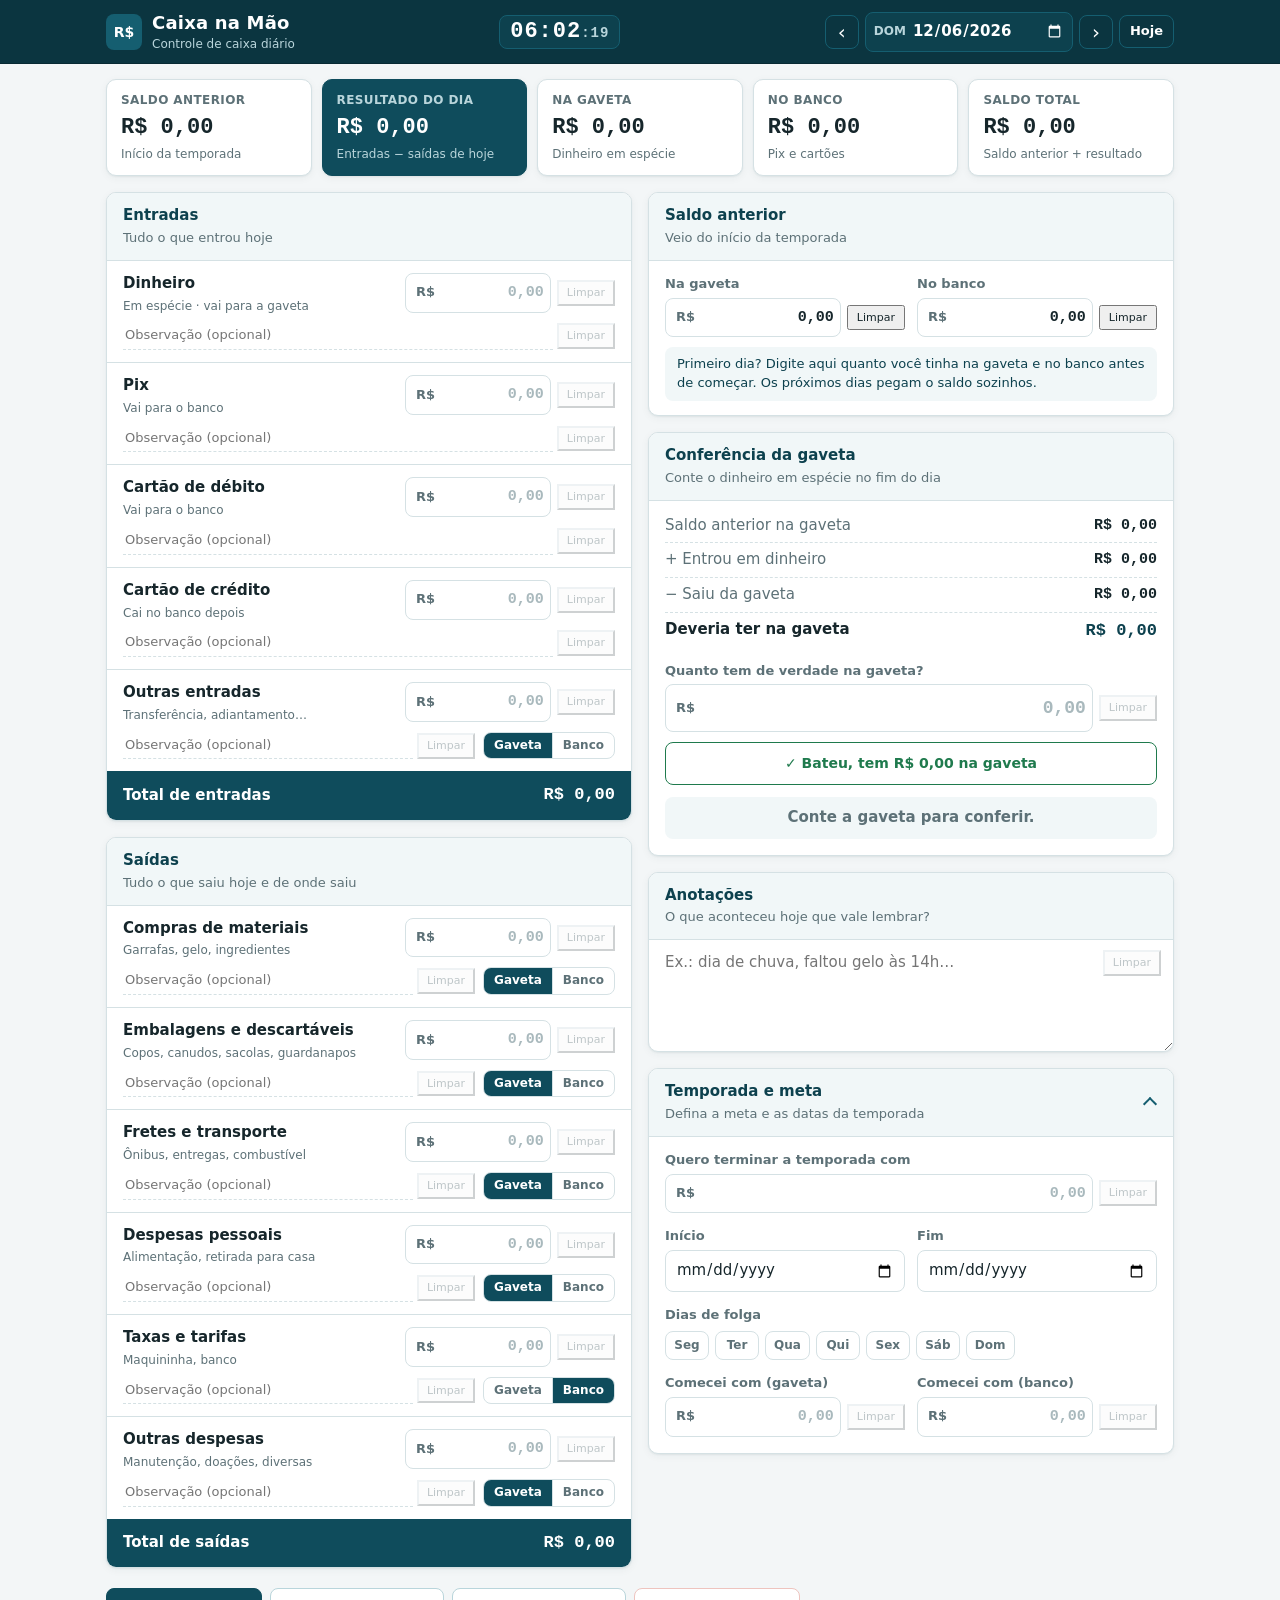
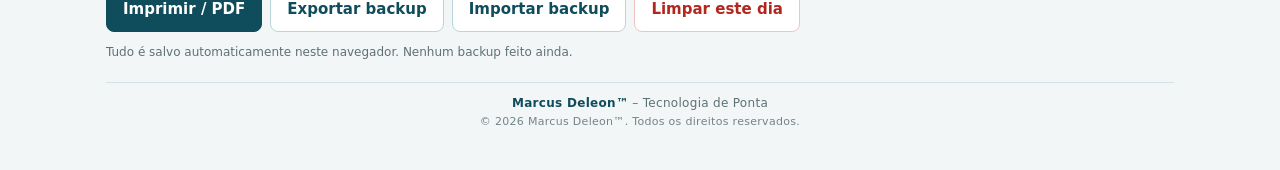
==== commit d72b30c3: "Lembrete de backup O rodapé mostra quando foi o último backup ("hoje", "ontem", "há N dias"). Depois" ====
--- a/index.html
+++ b/index.html
@@ -49,6 +49,11 @@
       Não foi possível salvar neste navegador (aba anônima ou sem espaço). Exporte um backup antes de fechar.
     </p>
 
+    <div class="aviso-backup" id="avisoBackup" role="status" hidden>
+      <span id="avisoBackupTexto"></span>
+      <button type="button" class="botao-texto" id="backupAgora">Fazer backup agora</button>
+    </div>
+
     <!-- Resumo do dia -->
     <section class="resumo" aria-label="Resumo do dia">
       <div class="indicador">
@@ -286,7 +291,7 @@
     </section>
     <p class="rodape">
       <span id="estadoSalvo">Tudo é salvo automaticamente neste navegador.</span>
-      Faça um backup de vez em quando.
+      <span id="ultimoBackup"></span>
     </p>
     <footer class="assinatura">
       <strong>Marcus Deleon™</strong> – Tecnologia de Ponta
--- a/css/estilo.css
+++ b/css/estilo.css
@@ -161,6 +161,23 @@
   color: var(--atencao);
   font-weight: 600;
 }
+
+.aviso-backup {
+  display: flex;
+  flex-wrap: wrap;
+  align-items: center;
+  justify-content: space-between;
+  gap: 8px 12px;
+  margin: 0 0 16px;
+  padding: 10px 14px;
+  border-radius: var(--raio);
+  background: var(--atencao-fundo);
+  color: var(--atencao);
+  font-weight: 600;
+}
+.aviso-backup[hidden] { display: none; }
+.aviso-backup .botao-texto { color: var(--atencao); border-color: var(--atencao); background: var(--superficie); }
+.rodape .atrasado { color: var(--atencao); font-weight: 700; }
 
 /* ---------------------------------------------------------------- Resumo */
 
@@ -409,7 +426,7 @@
 .limpar-campo:hover:not(:disabled), .limpar-texto:hover:not(:disabled) { background: var(--negativo-fundo); }
 .limpar-campo:disabled, .limpar-texto:disabled { opacity: .4; cursor: default; border-color: var(--borda); color: var(--texto-suave); }
 
-/* Observações e anotações com ✕ */
+/* Observações e anotações com botão Limpar */
 .texto-com-limpar {
   flex: 1 1 160px;
   min-width: 0;
@@ -418,19 +435,8 @@
   gap: 4px;
 }
 .texto-com-limpar .descricao { flex: 1; }
-.limpar-texto {
-  flex: none;
-  width: 22px;
-  height: 22px;
-  padding: 0;
-  border: none;
-  border-radius: 50%;
-  background: transparent;
-  color: var(--texto-suave);
-  font-size: 11px;
-  font-weight: 800;
-  line-height: 22px;
-}
+/* Mesmo visual do "Limpar" dos valores; largura automática para o texto caber. */
+.limpar-texto { flex: none; }
 .anotacoes { position: relative; }
 .anotacoes textarea { padding-right: 84px; }
 .anotacoes .limpar-texto { position: absolute; top: 10px; right: 12px; }
@@ -702,7 +708,7 @@
 
   /* Só o que interessa no papel */
   .botao-icone, #irParaHoje, .relogio, .botao-bateu, .acoes, .rodape, .limpar-campo, .limpar-texto,
-  .anterior-manual, .dica-anterior, .aviso-armazenamento, .erro-campo,
+  .anterior-manual, .dica-anterior, .aviso-armazenamento, .aviso-backup, .erro-campo,
   #cartaoTemporada, .linha.vazia, .texto-com-limpar.vazio,
   .linha-rotulo small, .alternador input:not(:checked) + span { display: none !important; }
   #cartaoAnotacoes.vazio { display: none; }
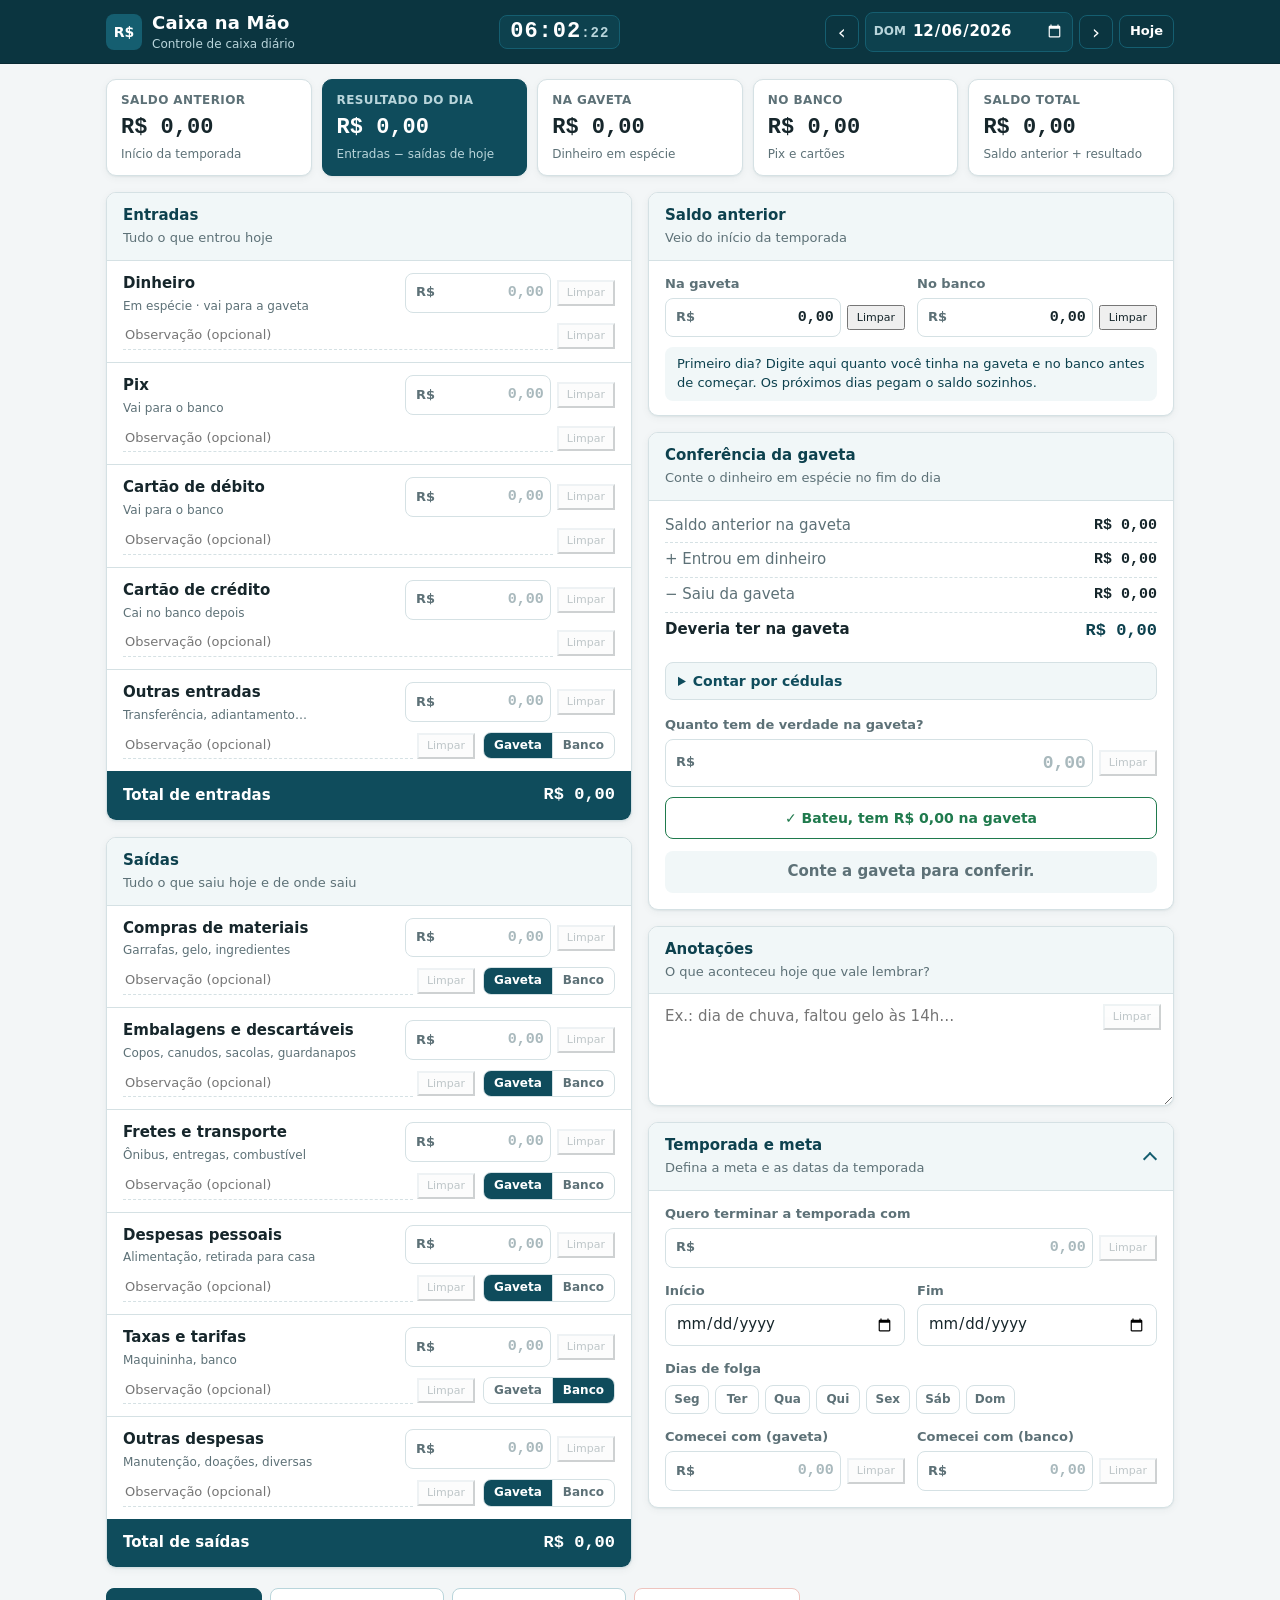
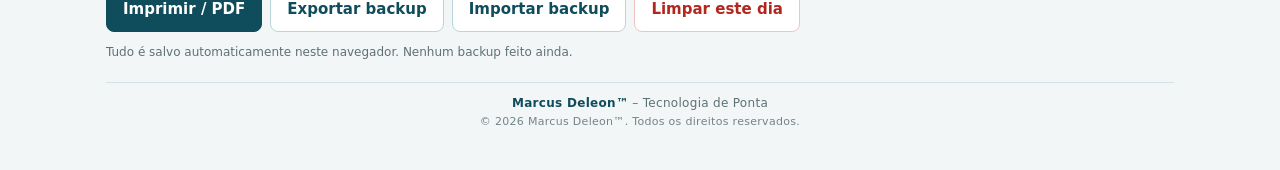
==== commit 301078e6: "Contar a gaveta por cédulas Na conferência da gaveta, o painel "Contar por cédulas" recebe a quantid" ====
--- a/index.html
+++ b/index.html
@@ -188,6 +188,15 @@
             </div>
           </dl>
 
+          <details class="cedulas" id="painelCedulas">
+            <summary>Contar por cédulas</summary>
+            <div class="cedulas-grade" id="gradeCedulas"></div>
+            <div class="cedulas-total">
+              <span>Total das cédulas</span>
+              <strong id="totalCedulas">R$ 0,00</strong>
+            </div>
+          </details>
+
           <div class="campo">
             <label for="contado">Quanto tem de verdade na gaveta?</label>
             <div class="valor-com-limpar">
--- a/css/estilo.css
+++ b/css/estilo.css
@@ -505,6 +505,53 @@
 .extrato .extrato-total dd { font-size: 17px; color: var(--petroleo-800); }
 
 .cartao > .campo { padding: 4px 16px 0; }
+
+/* Contar a gaveta por cédulas */
+.cedulas {
+  margin: 4px 16px 12px;
+  border: 1px solid var(--borda);
+  border-radius: 8px;
+  background: var(--petroleo-50);
+}
+.cedulas summary {
+  padding: 8px 12px;
+  font-weight: 700;
+  font-size: 14px;
+  color: var(--petroleo-700);
+  cursor: pointer;
+}
+.cedulas[open] summary { border-bottom: 1px solid var(--borda); }
+.cedulas-grade {
+  display: grid;
+  grid-template-columns: auto 72px 1fr;
+  align-items: center;
+  gap: 6px 10px;
+  padding: 10px 12px;
+}
+.cedula-rotulo { font-weight: 600; font-family: var(--fonte-numeros); white-space: nowrap; }
+.cedula-qtd {
+  width: 72px;
+  padding: 6px 8px;
+  border: 1px solid var(--borda);
+  border-radius: 8px;
+  background: var(--superficie);
+  font-family: var(--fonte-numeros);
+  font-size: 15px;
+  text-align: right;
+}
+.cedula-qtd:focus { outline: 2px solid var(--petroleo-500); outline-offset: -1px; }
+.cedula-subtotal { text-align: right; font-family: var(--fonte-numeros); color: var(--texto-suave); white-space: nowrap; }
+.cedula-subtotal.preenchido { color: var(--texto); font-weight: 600; }
+.cedulas-grade .moedas { grid-column: 2 / -1; }
+.cedulas-total {
+  display: flex;
+  justify-content: space-between;
+  gap: 12px;
+  padding: 8px 12px;
+  border-top: 1px solid var(--borda);
+  font-weight: 700;
+}
+.cedulas-total strong { font-family: var(--fonte-numeros); color: var(--petroleo-800); }
 
 .dica-anterior {
   margin: -6px 16px 14px;
@@ -707,7 +754,7 @@
   }
 
   /* Só o que interessa no papel */
-  .botao-icone, #irParaHoje, .relogio, .botao-bateu, .acoes, .rodape, .limpar-campo, .limpar-texto,
+  .botao-icone, #irParaHoje, .relogio, .botao-bateu, .cedulas, .acoes, .rodape, .limpar-campo, .limpar-texto,
   .anterior-manual, .dica-anterior, .aviso-armazenamento, .aviso-backup, .erro-campo,
   #cartaoTemporada, .linha.vazia, .texto-com-limpar.vazio,
   .linha-rotulo small, .alternador input:not(:checked) + span { display: none !important; }
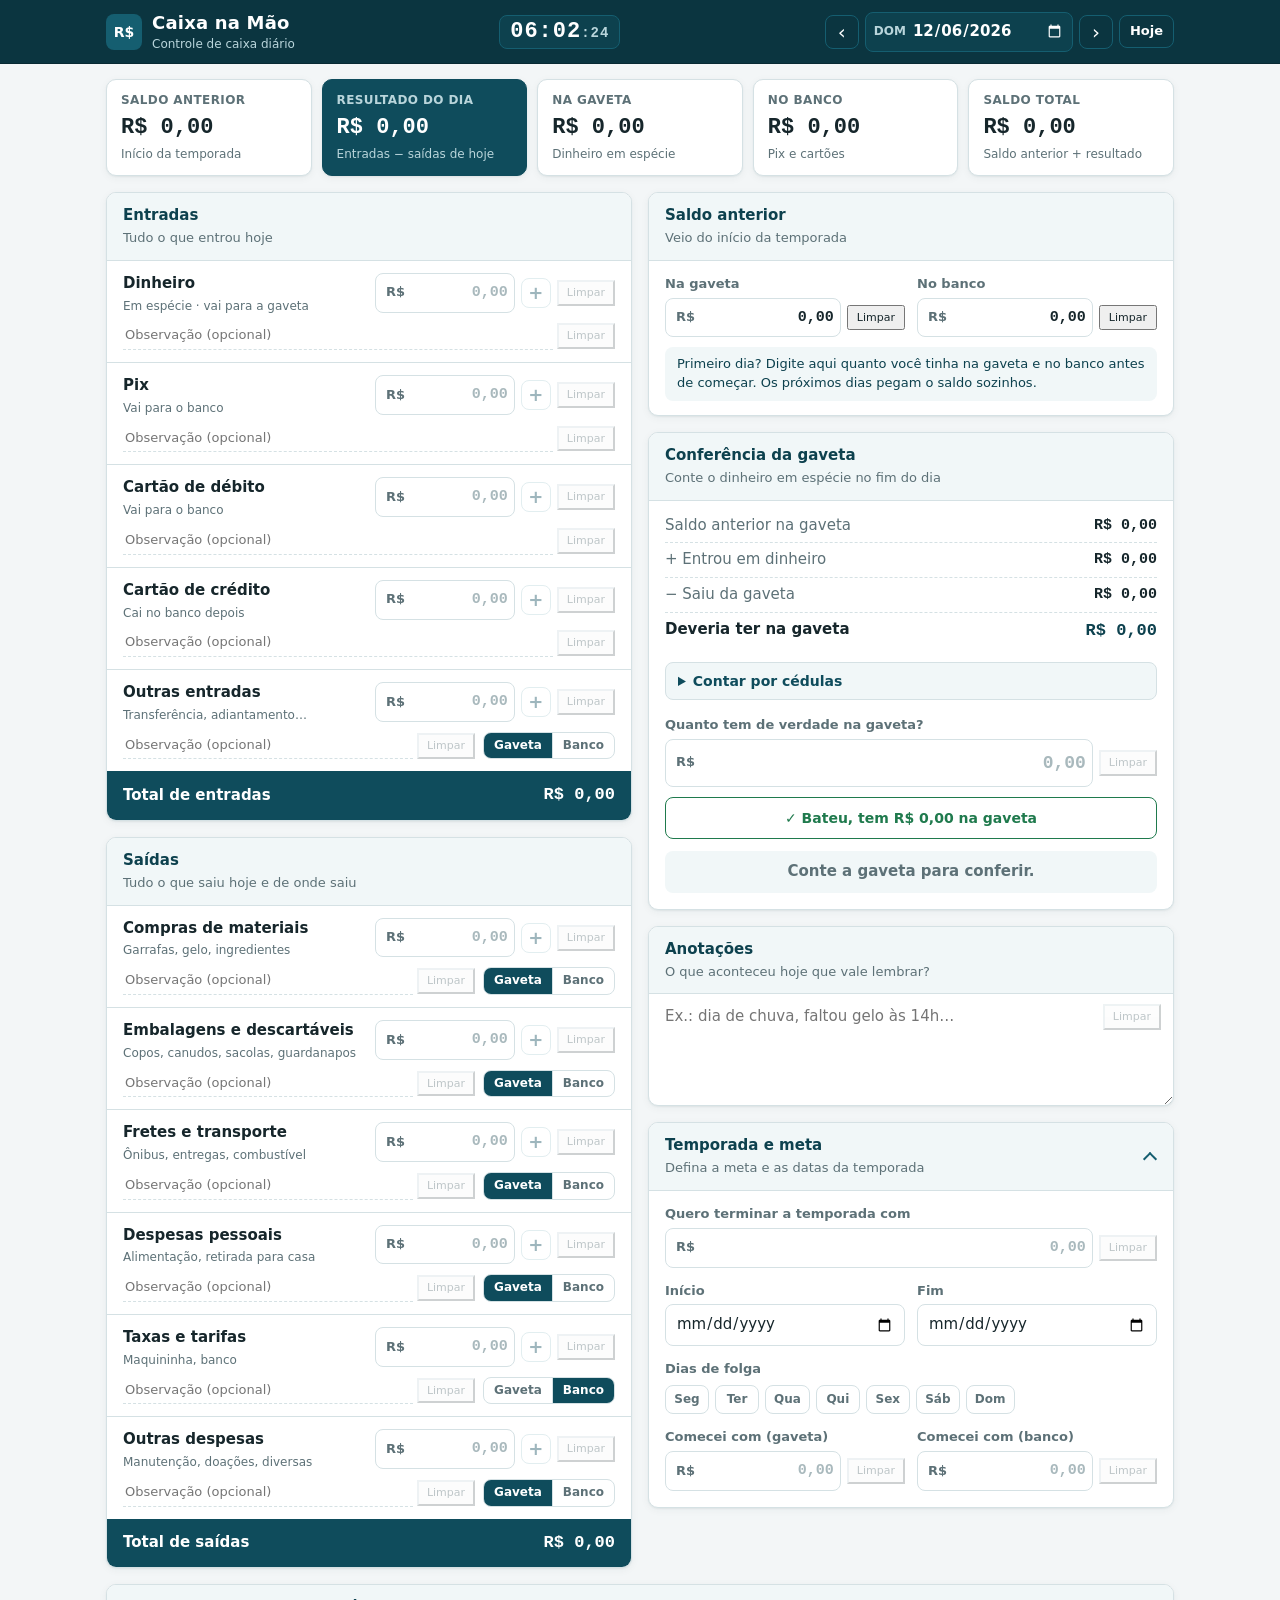
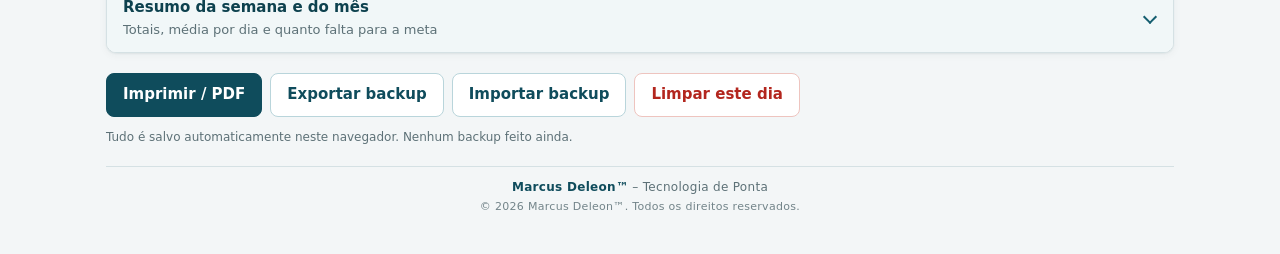
==== commit d170d625: "Resumo da semana e do mês Novo painel abaixo das colunas, com Semana | Mês a partir do dia escolhido" ====
--- a/index.html
+++ b/index.html
@@ -290,6 +290,51 @@
       </div>
     </div>
 
+    <!-- Resumo da semana e do mês -->
+    <section class="cartao" id="cartaoPeriodo" aria-labelledby="tituloPeriodo">
+      <details id="painelPeriodo">
+        <summary class="cartao-cabecalho">
+          <h2 id="tituloPeriodo">Resumo da semana e do mês</h2>
+          <p>Totais, média por dia e quanto falta para a meta</p>
+        </summary>
+        <div class="periodo">
+          <div class="periodo-topo">
+            <div class="alternador" role="radiogroup" aria-label="Período">
+              <label><input type="radio" name="periodo" value="semana" checked /><span>Semana</span></label>
+              <label><input type="radio" name="periodo" value="mes" /><span>Mês</span></label>
+            </div>
+            <strong class="periodo-nome" id="periodoNome"></strong>
+          </div>
+
+          <div class="periodo-numeros">
+            <div><span>Entradas</span><strong id="perEntradas">R$ 0,00</strong></div>
+            <div><span>Saídas</span><strong id="perSaidas">R$ 0,00</strong></div>
+            <div class="destaque-periodo"><span>Resultado</span><strong id="perResultado">R$ 0,00</strong></div>
+            <div><span>Dias registrados</span><strong id="perDias">0</strong></div>
+            <div><span>Média por dia</span><strong id="perMedia">—</strong></div>
+            <div><span>Melhor dia</span><strong id="perMelhor">—</strong></div>
+          </div>
+
+          <p class="periodo-vazio" id="periodoVazio" hidden>Nenhum dia registrado neste período.</p>
+          <table class="periodo-dias" id="periodoTabela">
+            <thead>
+              <tr>
+                <th scope="col">Dia</th>
+                <th scope="col" class="col-extra">Entradas</th>
+                <th scope="col" class="col-extra">Saídas</th>
+                <th scope="col">Resultado</th>
+                <th scope="col">Gaveta</th>
+              </tr>
+            </thead>
+            <tbody id="periodoLinhas"></tbody>
+          </table>
+          <p class="periodo-dica">Toque num dia para abrir.</p>
+
+          <p class="periodo-meta" id="periodoMeta" hidden></p>
+        </div>
+      </details>
+    </section>
+
     <!-- Ações -->
     <section class="acoes" aria-label="Ações">
       <button type="button" class="botao primario" id="imprimir">Imprimir / PDF</button>
--- a/css/estilo.css
+++ b/css/estilo.css
@@ -325,7 +325,7 @@
 .linha-rotulo label { font-weight: 650; display: block; }
 .linha-rotulo small { color: var(--texto-suave); font-size: 12px; }
 
-.linha .valor-com-limpar { align-self: start; width: 210px; }
+.linha .valor-com-limpar { align-self: start; width: 240px; }
 .linha .erro-campo { grid-column: 1 / -1; }
 
 .linha-extra {
@@ -423,6 +423,21 @@
 .valor-com-limpar .campo-valor { flex: 1; }
 
 .limpar-campo, .limpar-texto { padding: 3px 8px; font-size: 11px; }
+.somar-campo {
+  flex: none;
+  width: 30px;
+  height: 30px;
+  padding: 0;
+  border: 1px solid var(--petroleo-200);
+  border-radius: 8px;
+  background: var(--superficie);
+  color: var(--petroleo-700);
+  font-size: 18px;
+  font-weight: 700;
+  line-height: 1;
+}
+.somar-campo:hover:not(:disabled) { background: var(--petroleo-50); }
+.somar-campo:disabled { opacity: .4; cursor: default; }
 .limpar-campo:hover:not(:disabled), .limpar-texto:hover:not(:disabled) { background: var(--negativo-fundo); }
 .limpar-campo:disabled, .limpar-texto:disabled { opacity: .4; cursor: default; border-color: var(--borda); color: var(--texto-suave); }
 
@@ -665,6 +680,87 @@
   font-size: 13px;
 }
 .botao-texto:hover { background: var(--petroleo-50); }
+
+/* Resumo da semana e do mês */
+#cartaoPeriodo { margin-top: 16px; }
+.periodo { padding: 12px 16px 16px; display: grid; gap: 12px; }
+.periodo-topo { display: flex; flex-wrap: wrap; align-items: center; justify-content: space-between; gap: 8px; }
+.periodo-nome { color: var(--petroleo-800); }
+.periodo-numeros {
+  display: grid;
+  grid-template-columns: repeat(3, 1fr);
+  gap: 8px;
+}
+.periodo-numeros > div {
+  display: grid;
+  gap: 2px;
+  padding: 8px 10px;
+  border: 1px solid var(--borda);
+  border-radius: 8px;
+  background: var(--petroleo-50);
+}
+.periodo-numeros span { font-size: 12px; color: var(--texto-suave); }
+.periodo-numeros strong { font-family: var(--fonte-numeros); font-size: 15px; white-space: nowrap; }
+.periodo-numeros .destaque-periodo { background: var(--petroleo-700); border-color: var(--petroleo-700); }
+.periodo-numeros .destaque-periodo span { color: var(--petroleo-200); }
+.periodo-numeros .destaque-periodo strong { color: #fff; }
+.periodo-numeros .negativo { color: var(--negativo); }
+.periodo-numeros .destaque-periodo .negativo { color: #ffb4ab; }
+
+.periodo-vazio, .periodo-dica { margin: 0; font-size: 13px; color: var(--texto-suave); }
+.periodo-dias { width: 100%; border-collapse: collapse; font-size: 14px; }
+.periodo-dias th {
+  text-align: right;
+  font-size: 12px;
+  font-weight: 600;
+  color: var(--texto-suave);
+  padding: 4px 6px;
+  border-bottom: 1px solid var(--borda);
+}
+.periodo-dias th:first-child, .periodo-dias td:first-child { text-align: left; }
+.periodo-dias td {
+  text-align: right;
+  padding: 6px;
+  border-bottom: 1px dashed var(--borda);
+  font-family: var(--fonte-numeros);
+  white-space: nowrap;
+}
+.periodo-dias td:first-child { font-family: var(--fonte); font-weight: 600; }
+.periodo-dias tbody tr { cursor: pointer; }
+.periodo-dias tbody tr:hover { background: var(--petroleo-50); }
+.periodo-dias tbody tr.atual { background: var(--petroleo-100); }
+.periodo-dias .resultado-celula { position: relative; min-width: 110px; }
+.periodo-dias .barra {
+  position: absolute;
+  right: 0;
+  top: 4px;
+  bottom: 4px;
+  border-radius: 4px;
+  background: var(--positivo-fundo);
+  z-index: 0;
+}
+.periodo-dias .barra.negativa { background: var(--negativo-fundo); }
+.periodo-dias .resultado-celula span { position: relative; z-index: 1; }
+.periodo-dias .negativo { color: var(--negativo); }
+.gaveta-bateu { color: var(--positivo); font-weight: 700; }
+.gaveta-sobrou { color: var(--atencao); }
+.gaveta-faltou { color: var(--negativo); }
+.gaveta-nao { color: var(--texto-suave); }
+
+.periodo-meta {
+  margin: 0;
+  padding: 10px 12px;
+  border-radius: 8px;
+  background: var(--petroleo-50);
+  color: var(--petroleo-800);
+  font-size: 14px;
+}
+.periodo-meta.alcancada { background: var(--positivo-fundo); color: var(--positivo); font-weight: 700; }
+
+@media (max-width: 520px) {
+  .periodo-numeros { grid-template-columns: repeat(2, 1fr); }
+  .periodo-dias .col-extra { display: none; }
+}
 
 .acoes {
   display: flex;
@@ -754,9 +850,9 @@
   }
 
   /* Só o que interessa no papel */
-  .botao-icone, #irParaHoje, .relogio, .botao-bateu, .cedulas, .acoes, .rodape, .limpar-campo, .limpar-texto,
+  .botao-icone, #irParaHoje, .relogio, .botao-bateu, .cedulas, .acoes, .rodape, .limpar-campo, .limpar-texto, .somar-campo,
   .anterior-manual, .dica-anterior, .aviso-armazenamento, .aviso-backup, .erro-campo,
-  #cartaoTemporada, .linha.vazia, .texto-com-limpar.vazio,
+  #cartaoTemporada, #cartaoPeriodo, .linha.vazia, .texto-com-limpar.vazio,
   .linha-rotulo small, .alternador input:not(:checked) + span { display: none !important; }
   #cartaoAnotacoes.vazio { display: none; }
 
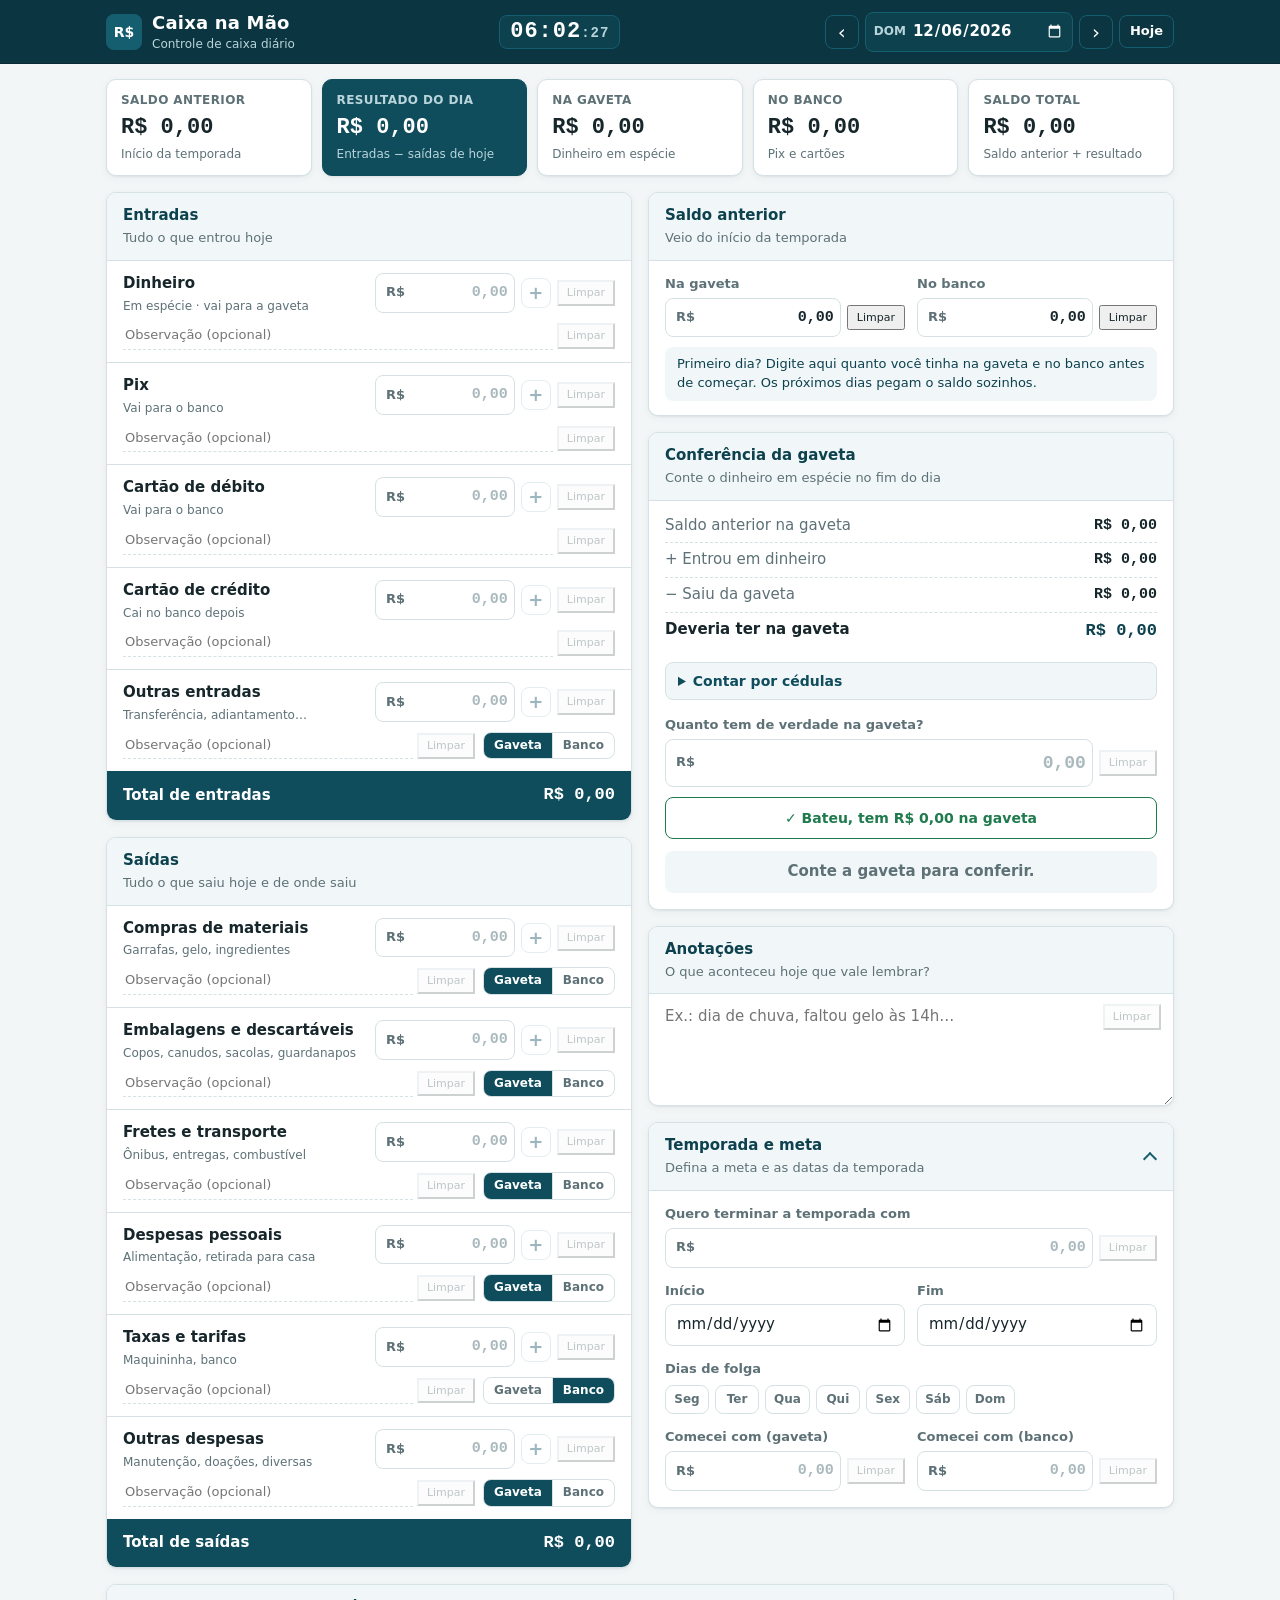
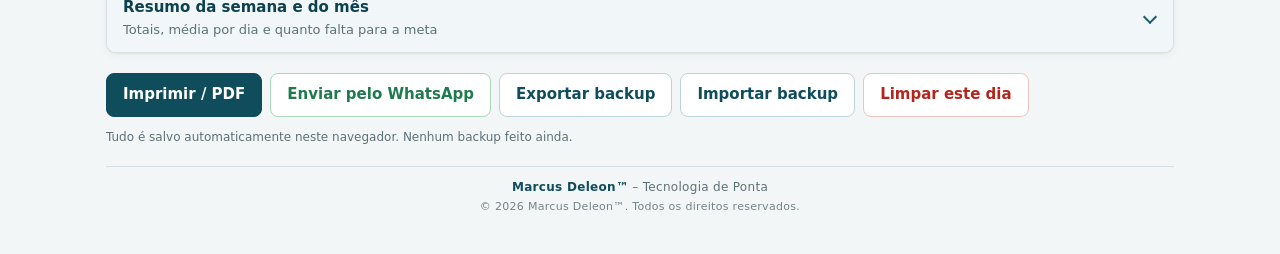
==== commit eb9c04b2: "Enviar o fechamento do dia pelo WhatsApp Botão "Enviar pelo WhatsApp" nas ações monta um texto com e" ====
--- a/index.html
+++ b/index.html
@@ -338,6 +338,7 @@
     <!-- Ações -->
     <section class="acoes" aria-label="Ações">
       <button type="button" class="botao primario" id="imprimir">Imprimir / PDF</button>
+      <button type="button" class="botao whatsapp" id="enviarWhatsapp">Enviar pelo WhatsApp</button>
       <button type="button" class="botao" id="exportar">Exportar backup</button>
       <button type="button" class="botao" id="importar">Importar backup</button>
       <input type="file" id="arquivoBackup" accept=".json,application/json" hidden />
--- a/css/estilo.css
+++ b/css/estilo.css
@@ -669,6 +669,8 @@
 .botao:hover { background: var(--petroleo-50); }
 .botao.primario { background: var(--petroleo-700); border-color: var(--petroleo-700); color: #fff; }
 .botao.primario:hover { background: var(--petroleo-600); }
+.botao.whatsapp { color: var(--positivo); border-color: #a9d8bd; }
+.botao.whatsapp:hover { background: var(--positivo-fundo); }
 .botao.perigo { color: var(--negativo); border-color: #eec4bf; }
 .botao.perigo:hover { background: var(--negativo-fundo); }
 
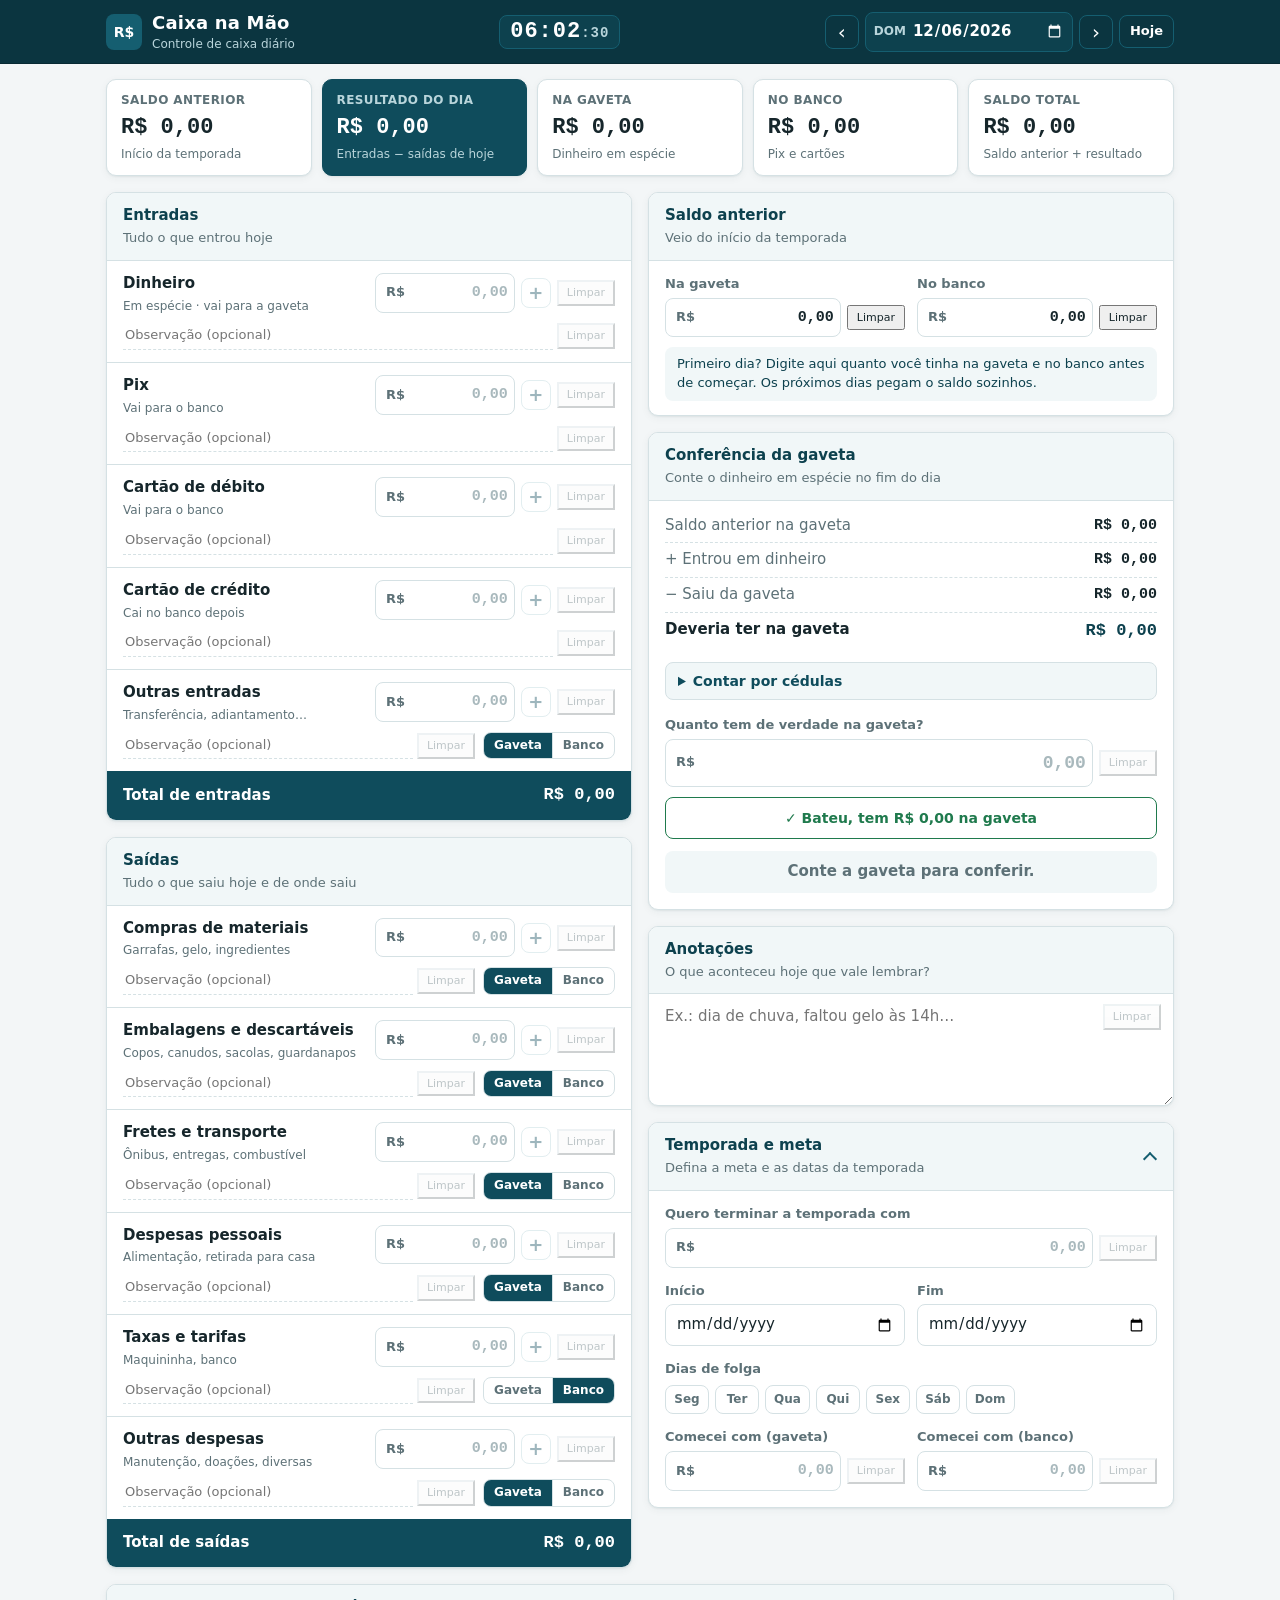
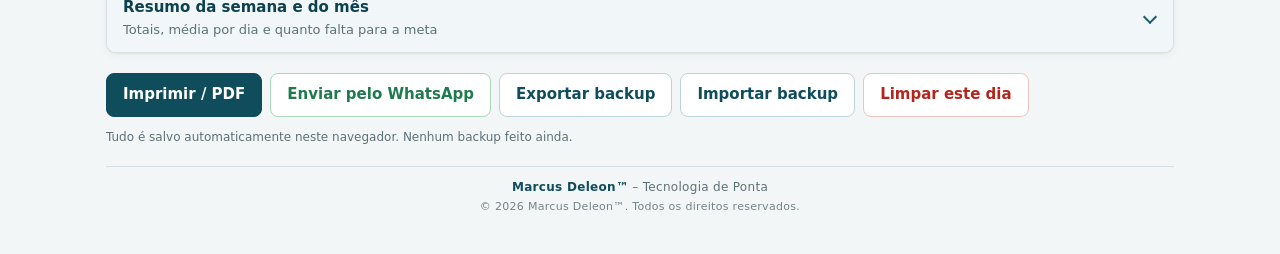
==== commit 3d67d442: "Modo demonstração (?demo) com a semana simulada O link com "?demo" abre o app com os dados de caixa-" ====
--- a/index.html
+++ b/index.html
@@ -45,6 +45,10 @@
   </header>
 
   <main class="pagina">
+    <p class="aviso-demo" id="avisoDemo" hidden>
+      <span id="avisoDemoTexto">Demonstração com dados fictícios. Pode mexer à vontade: ao recarregar a página, tudo volta ao início.</span>
+      <a href="./">Usar o app de verdade</a>
+    </p>
     <p class="aviso-armazenamento" id="avisoArmazenamento" role="alert" hidden>
       Não foi possível salvar neste navegador (aba anônima ou sem espaço). Exporte um backup antes de fechar.
     </p>
--- a/css/estilo.css
+++ b/css/estilo.css
@@ -161,6 +161,22 @@
   color: var(--atencao);
   font-weight: 600;
 }
+
+.aviso-demo {
+  display: flex;
+  flex-wrap: wrap;
+  align-items: center;
+  justify-content: space-between;
+  gap: 8px 12px;
+  margin: 0 0 16px;
+  padding: 10px 14px;
+  border-radius: var(--raio);
+  background: var(--petroleo-100);
+  color: var(--petroleo-800);
+  font-weight: 600;
+}
+.aviso-demo[hidden] { display: none; }
+.aviso-demo a { color: var(--petroleo-700); white-space: nowrap; }
 
 .aviso-backup {
   display: flex;
@@ -853,7 +869,7 @@
 
   /* Só o que interessa no papel */
   .botao-icone, #irParaHoje, .relogio, .botao-bateu, .cedulas, .acoes, .rodape, .limpar-campo, .limpar-texto, .somar-campo,
-  .anterior-manual, .dica-anterior, .aviso-armazenamento, .aviso-backup, .erro-campo,
+  .anterior-manual, .dica-anterior, .aviso-armazenamento, .aviso-backup, .aviso-demo, .erro-campo,
   #cartaoTemporada, #cartaoPeriodo, .linha.vazia, .texto-com-limpar.vazio,
   .linha-rotulo small, .alternador input:not(:checked) + span { display: none !important; }
   #cartaoAnotacoes.vazio { display: none; }
